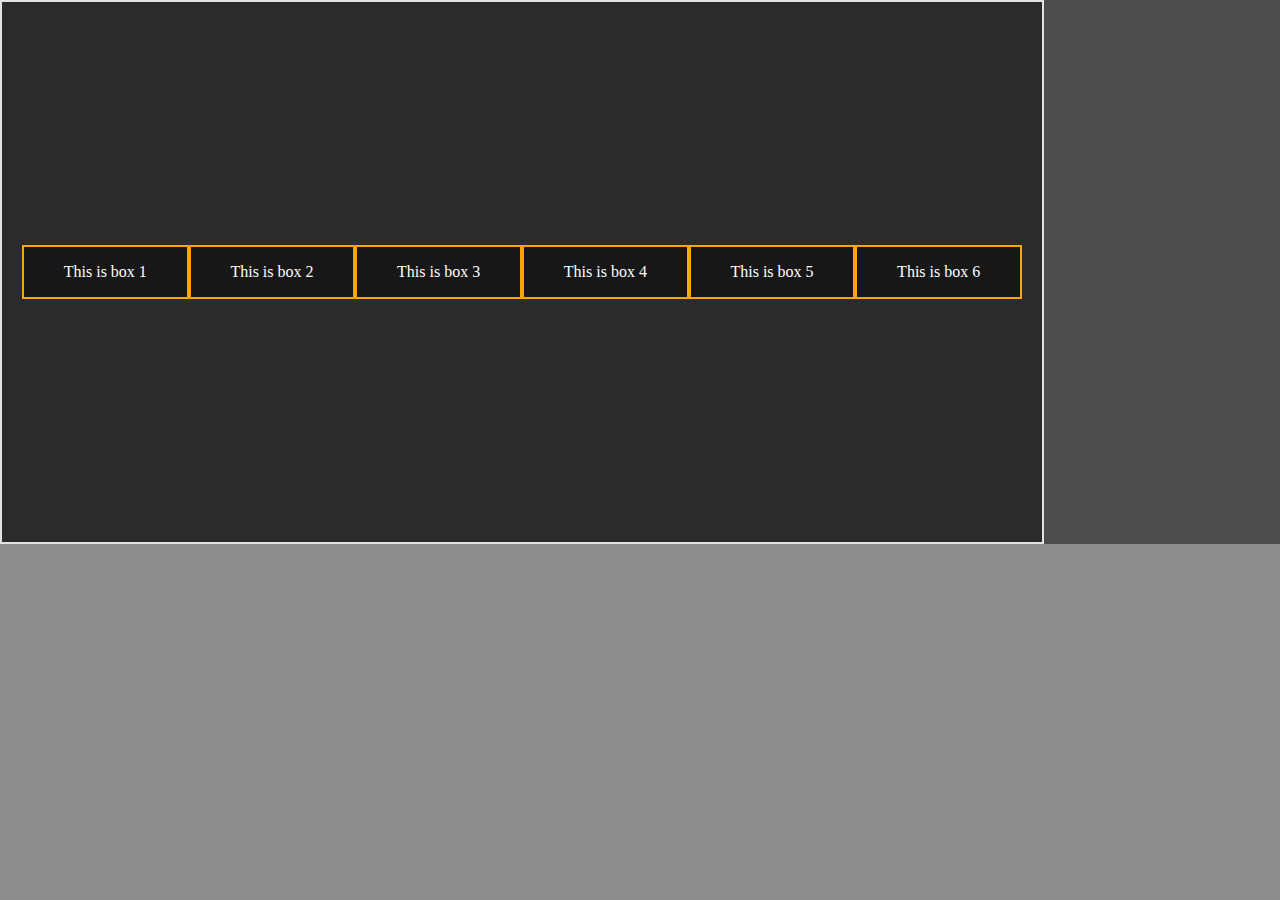
==== index.html @ 898e26c6 "Use of Flexbox" ====
<!DOCTYPE html>
<html lang="en">
<head>
    <meta charset="UTF-8">
    <meta name="viewport" content="width=device-width, initial-scale=1.0">
    <title>Flexbox</title>
    <link rel="stylesheet" href="style.css">
</head>
<body>
    <div class="container">
        <div class="box">This is box 1</div>
        <div class="box">This is box 2</div>
        <div class="box">This is box 3</div>
        <div class="box">This is box 4</div>
        <div class="box">This is box 5</div>
        <div class="box">This is box 6</div>
    </div>
</body>
</html>
---- style.css ----
*{
    padding: 0;
    margin: 0;
    background-color: rgba(0, 0, 0, 0.447);
}
.container{
    border: 2px solid rgba(255, 255, 255, 0.864);
    padding: 20px;
    width: 1000px;
    height: 500px;
    display: flex;
    align-items: center;
    justify-content: center;
}
.box{
    width: 200px;
    height: 50px;
    border: 2px solid orange;
    color: white;
    margin: 10px 0px;
    display: flex;
    align-items: center;
    justify-content: center;


}
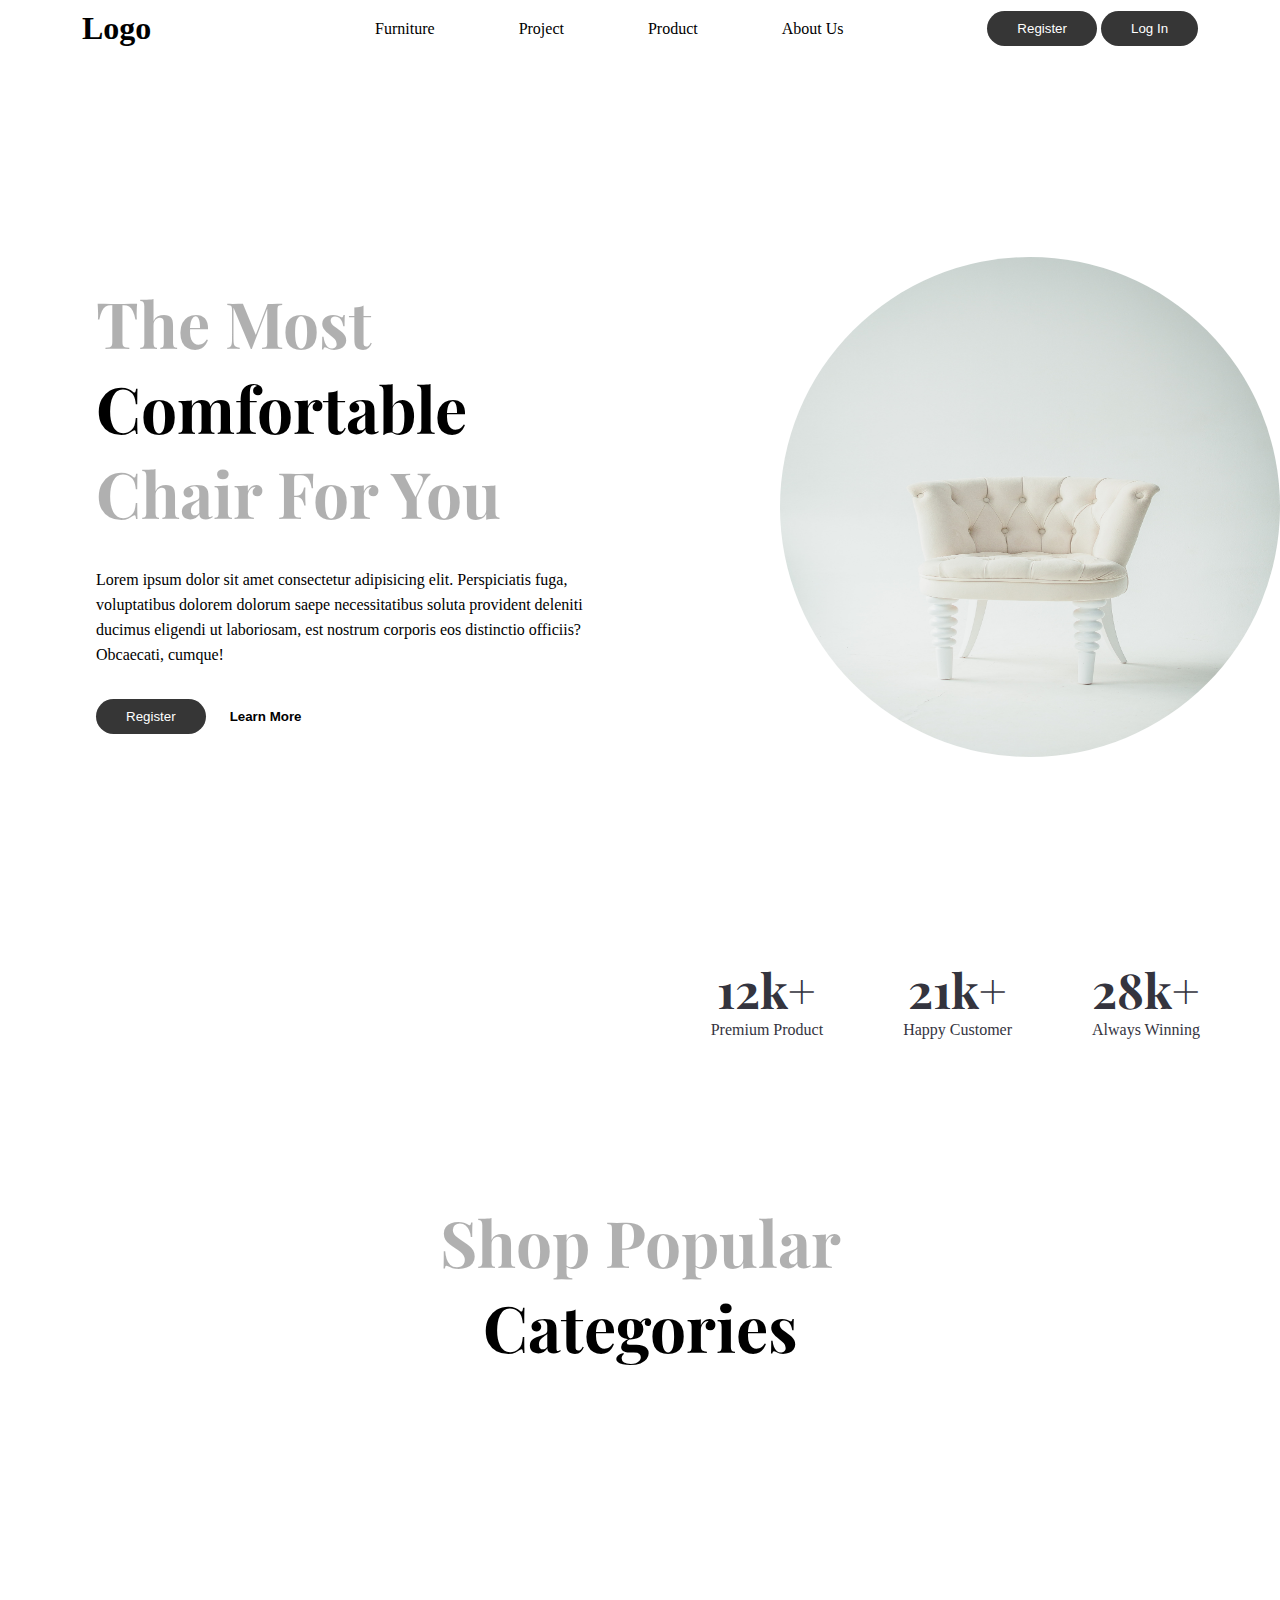
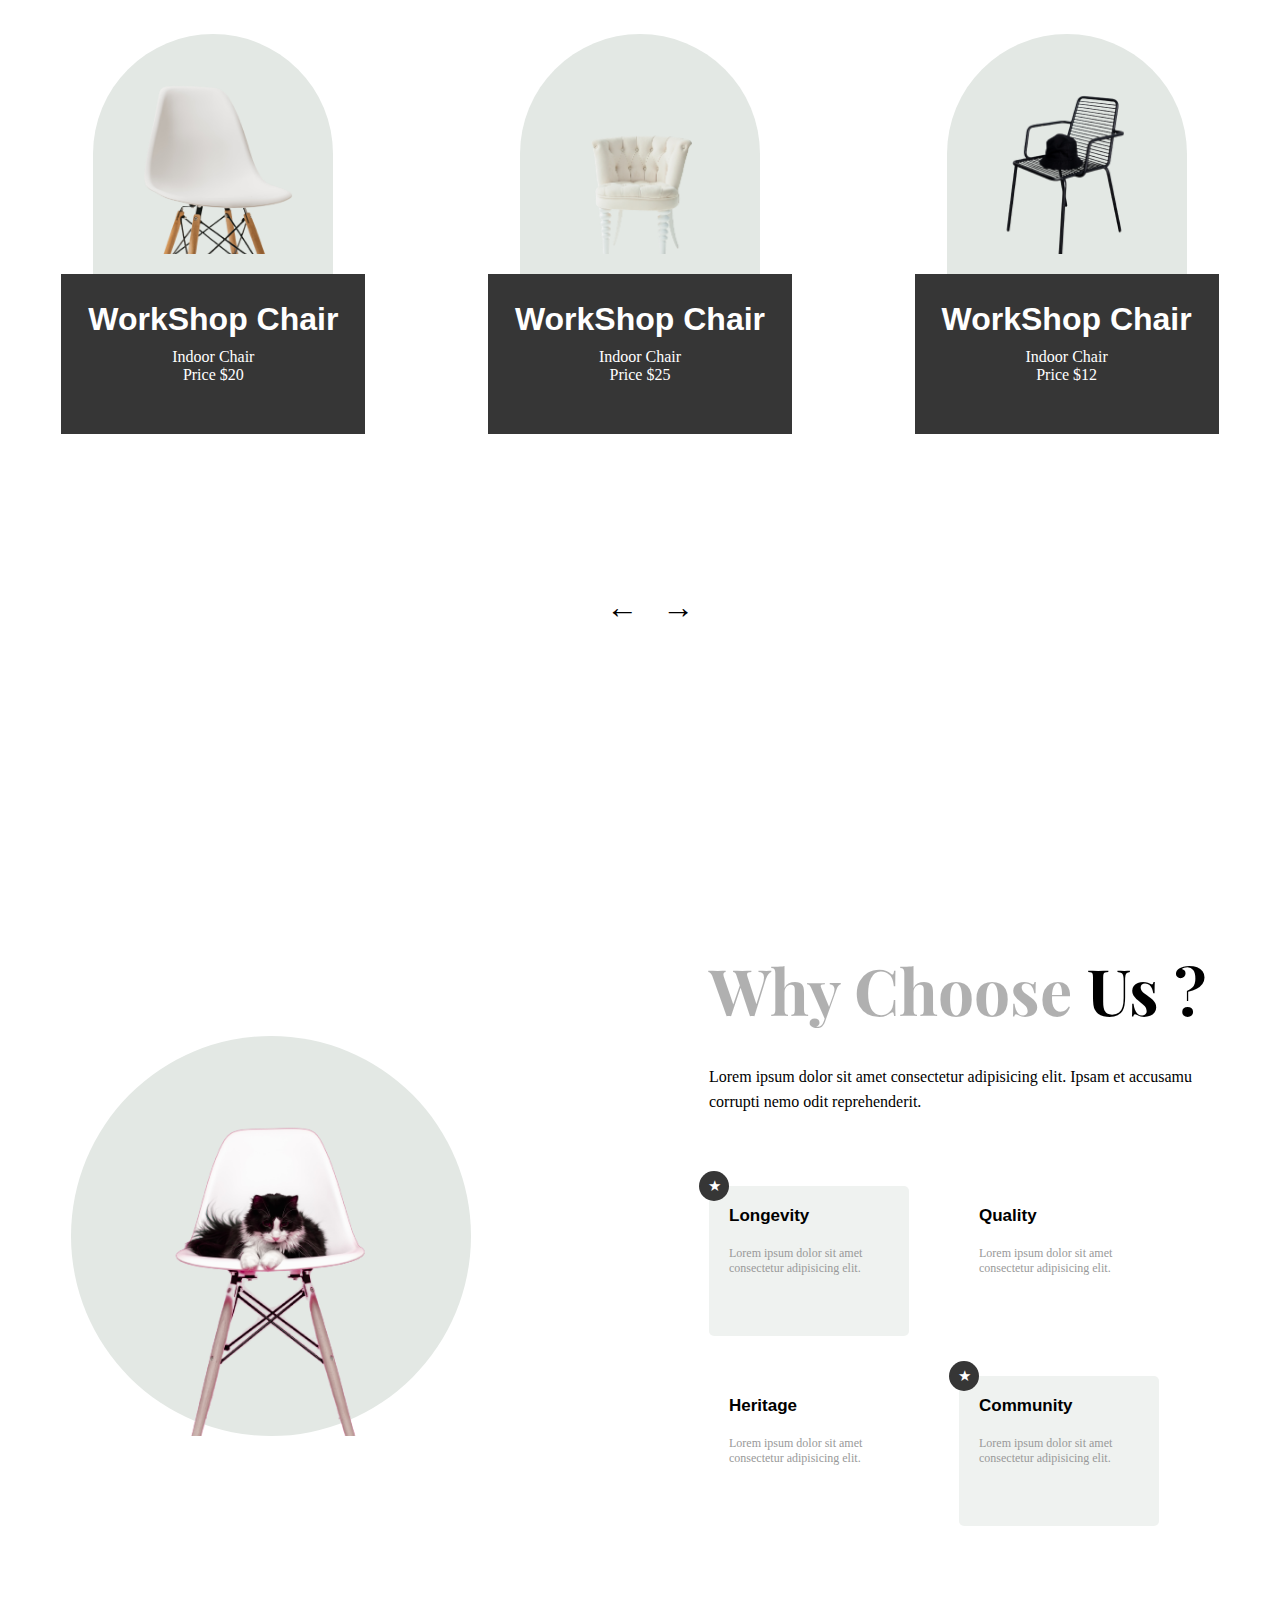
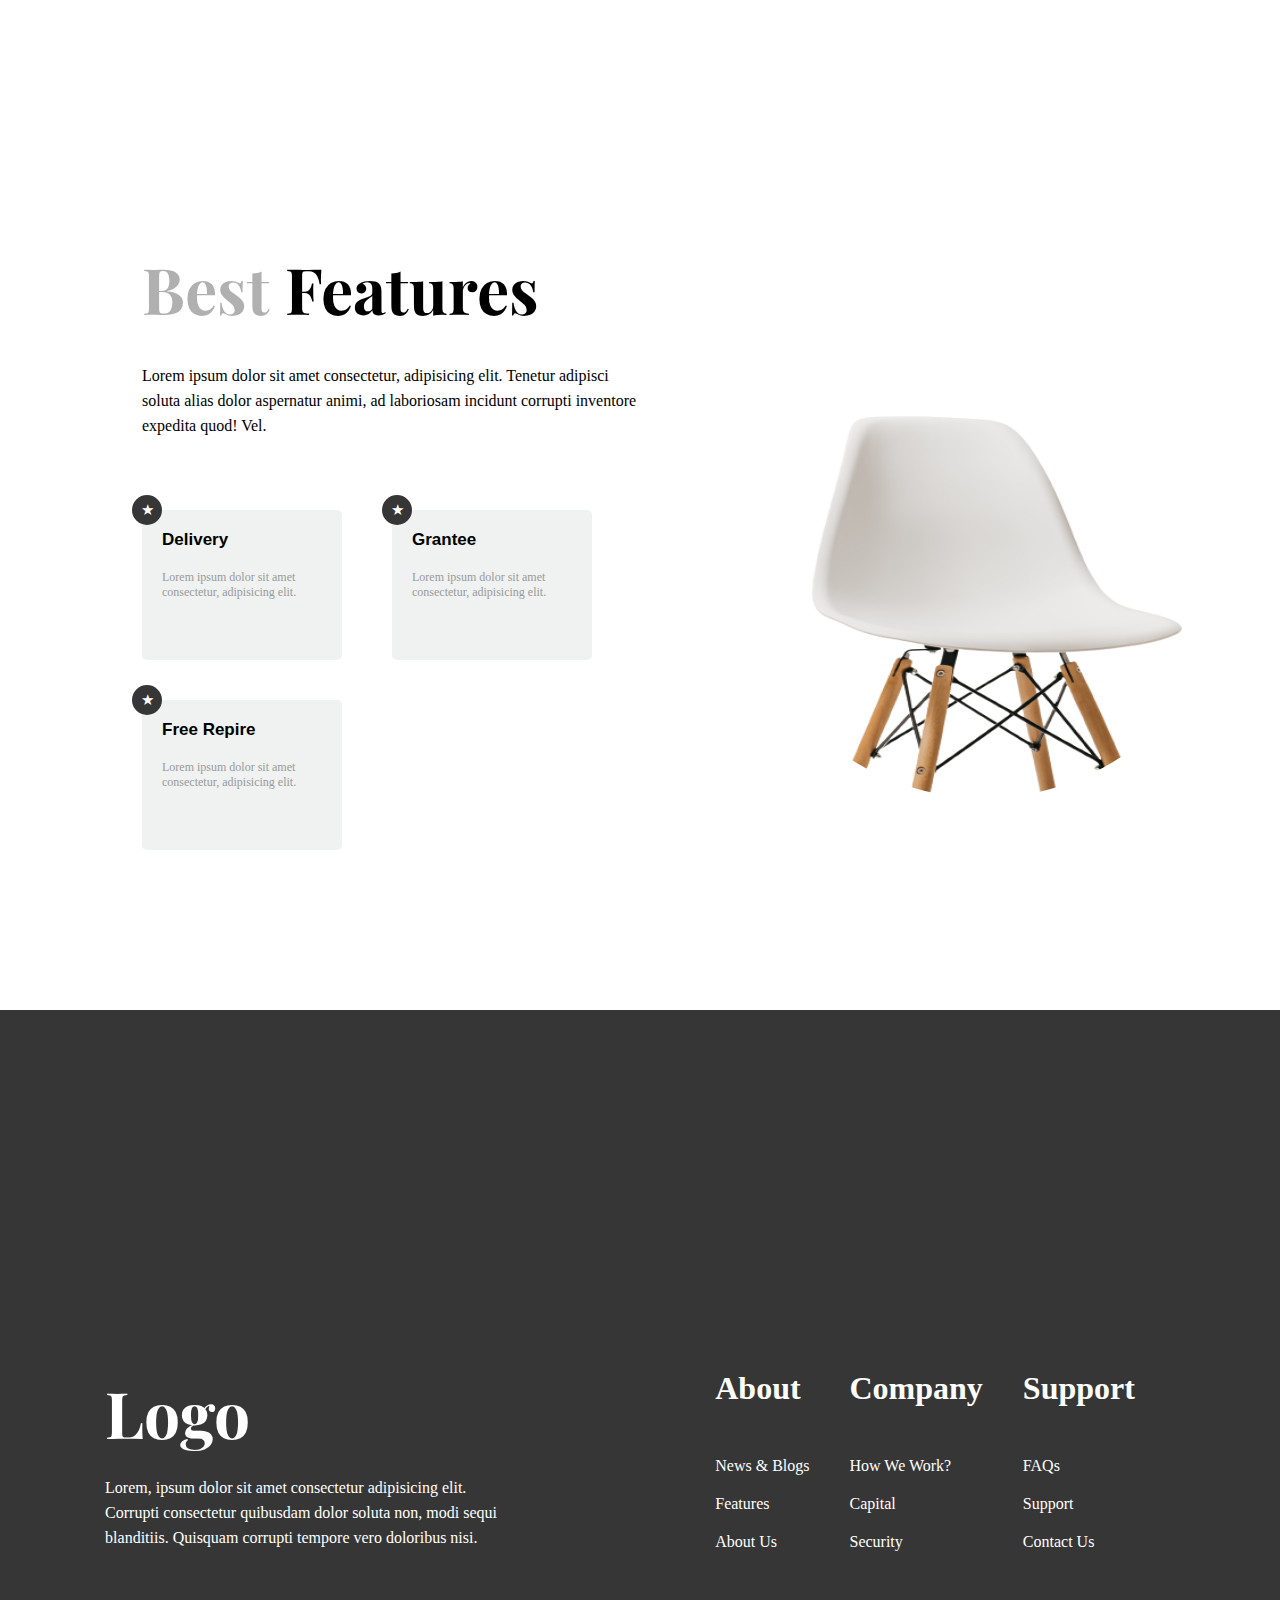
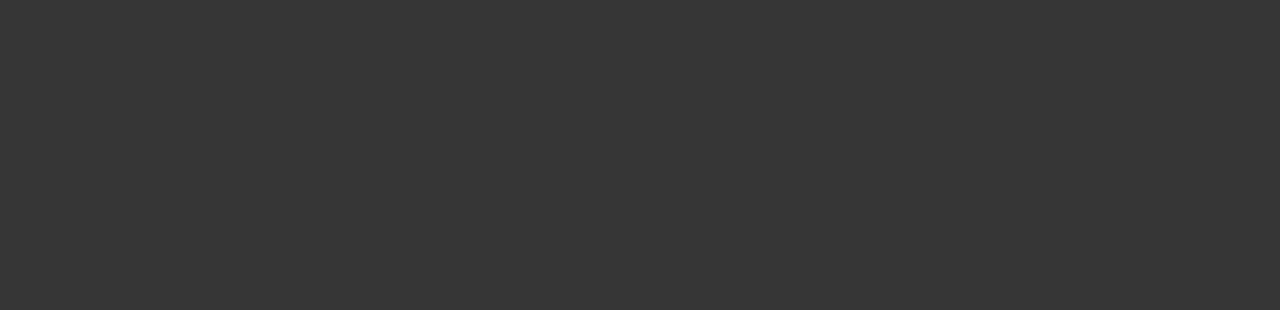
==== commit d919f093: "Chair project" ====
--- a/index.html
+++ b/index.html
@@ -1,19 +1,247 @@
-<!DOCTYPE html>
-<html lang="en">
-<head>
-    <meta charset="UTF-8">
-    <meta name="viewport" content="width=device-width, initial-scale=1.0">
-    <title>Flexbox</title>
-    <link rel="stylesheet" href="style.css">
-</head>
-<body>
-    <div class="container">
-        <div class="box">This is box 1</div>
-        <div class="box">This is box 2</div>
-        <div class="box">This is box 3</div>
-        <div class="box">This is box 4</div>
-        <div class="box">This is box 5</div>
-        <div class="box">This is box 6</div>
-    </div>
-</body>
+<!DOCTYPE html>
+<html lang="en">
+
+<head>
+    <meta charset="UTF-8">
+    <meta name="viewport" content="width=device-width, initial-scale=1.0">
+    <title>Chairs</title>
+    <link rel="stylesheet" href="style.css">
+</head>
+
+<body>
+    <!-- Navigation Section Starts -->
+    <nav class="nav">
+        <div class="logo">
+            <h1>Logo</h1>
+        </div>
+        <ul>
+            <li><a href="#">Furniture</a></li>
+            <li><a href="#">Project</a></li>
+            <li><a href="#">Product</a></li>
+            <li><a href="#">About Us</a></li>
+        </ul>
+        <div class="btn">
+            <button class="btn-fill">Register</button>
+            <button class="btn-fill">Log In</button>
+        </div>
+
+    </nav>
+    <!-- Navigation Section Ends -->
+
+
+    <!-- Header Section Starts -->
+    <header>
+        <div class="content-container">
+            <h1 class="main-headings">
+                The Most <br>
+                <span>Comfortable</span><br>
+                Chair For You
+            </h1>
+            <p class="primary-headings">
+                Lorem ipsum dolor sit amet consectetur adipisicing elit. Perspiciatis fuga, voluptatibus dolorem dolorum
+                saepe necessitatibus soluta provident deleniti ducimus eligendi ut laboriosam, est nostrum corporis eos
+                distinctio officiis? Obcaecati, cumque!
+            </p>
+            <div class="btns-container">
+                <button class="btn-fill">Register</button>
+                <button class="btn-outline">Learn More</button>
+            </div>
+        </div>
+        <div class="img-container">
+            <img src="images/chair2.jpg" alt="">
+        </div>
+    </header>
+    <!-- Header Section Ends -->
+
+
+    <!-- Popularity Section Starts  -->
+
+    <section class="popularity">
+        <div class="popularity-one">
+            <h1>12k+</h1>
+            <p>Premium Product</p>
+        </div>
+        <div class="popularity-two">
+            <h1>21k+</h1>
+            <p>Happy Customer</p>
+        </div>
+        <div class="popularity-three">
+            <h1>28k+</h1>
+            <p>Always Winning</p>
+        </div>
+    </section>
+
+    <!-- Popularity Section Ends  -->
+
+    <!-- Product Section starts  -->
+    <section class="products-container">
+        <h1 class="products-heading main-headings">
+            Shop Popular <br>
+            <span>Categories</span>
+        </h1>
+        <div class="products">
+            <div class="product">
+                <div class="product-img-layer">
+                    <div class="img img-one"></div>
+                </div>
+                <div class="product-content">
+                    <h1 class="product-name">WorkShop Chair</h1>
+                    <p class="product-quality">Indoor Chair</p>
+                    <p class="product-quality">Price $20</p>
+                </div>
+            </div>
+            <div class="product">
+                <div class="product-img-layer">
+                    <div class="img img-two"></div>
+                </div>
+                <div class="product-content">
+                    <h1 class="product-name">WorkShop Chair</h1>
+                    <p class="product-quality">Indoor Chair</p>
+                    <p class="product-quality">Price $25</p>
+                </div>
+            </div>
+            <div class="product">
+                <div class="product-img-layer">
+                    <div class="img img-three"></div>
+                </div>
+                <div class="product-content">
+                    <h1 class="product-name">WorkShop Chair</h1>
+                    <p class="product-quality">Indoor Chair</p>
+                    <p class="product-quality">Price $12</p>
+                </div>
+            </div>
+        </div>
+        <div class="b-container">
+            <button>&leftarrow;</button>
+            <button>&rightarrow;</button>
+        </div>
+    </section>
+    <!-- Product Section ends  -->
+
+    <!-- Why Us Section Starts  -->
+    <section class="why-us">
+        <div class="section-img-container">
+            <div class="img-layer">
+                <div class="img"></div>
+            </div>
+        </div>
+        <div class="content-container">
+            <h1 class="main-headings">
+                Why Choose
+                <span>Us ?</span>
+            </h1>
+            <p class="primary-headings">
+                Lorem ipsum dolor sit amet consectetur adipisicing elit.
+                Ipsam et accusamu corrupti nemo odit reprehenderit.
+            </p>
+            <div class="cards">
+                <div class="card card-fill">
+                    <div class="star">&#9733;</div>
+                    <h1 class="card-title">Longevity</h1>
+                    <p class="card-info">
+                        Lorem ipsum dolor sit amet consectetur adipisicing elit.
+                    </p>
+                </div>
+                <div class="card">
+                    <h1 class="card-title">Quality</h1>
+                    <p class="card-info">
+                        Lorem ipsum dolor sit amet consectetur adipisicing elit.
+                    </p>
+                </div>
+                <div class="card">
+                    <h1 class="card-title">Heritage</h1>
+                    <p class="card-info">
+                        Lorem ipsum dolor sit amet consectetur adipisicing elit.
+                    </p>
+                </div>
+                <div class="card card-fill">
+                    <div class="star">&#9733;</div>
+                    <h1 class="card-title">Community</h1>
+                    <p class="card-info">
+                        Lorem ipsum dolor sit amet consectetur adipisicing elit.
+                    </p>
+                </div>
+            </div>
+        </div>
+    </section>
+    <!-- Why Us Section ends  -->
+
+
+    <!-- Features Section starts  -->
+    <section class="features">
+        <div class="content-container">
+            <h1 class="main-headings">
+                Best
+                <span>Features</span>
+            </h1>
+            <p class="primary-headings">
+                Lorem ipsum dolor sit amet consectetur, adipisicing elit.
+                Tenetur adipisci soluta alias dolor aspernatur
+                animi, ad laboriosam incidunt corrupti inventore expedita quod! Vel.
+            </p>
+            <div class="cards">
+                <div class="card card-fill">
+                    <div class="star">&#9733;</div>
+                    <h1>Delivery</h1>
+                    <p>
+                        Lorem ipsum dolor sit amet consectetur, adipisicing elit.
+                    </p>
+                </div>
+                <div class="card card-fill">
+                    <div class="star">&#9733;</div>
+                    <h1>Grantee</h1>
+                    <p>
+                        Lorem ipsum dolor sit amet consectetur, adipisicing elit.
+                    </p>
+                </div>
+                <div class="card card-fill">
+                    <div class="star">&#9733;</div>
+                    <h1>Free Repire</h1>
+                    <p>
+                        Lorem ipsum dolor sit amet consectetur, adipisicing elit.
+                    </p>
+                </div>
+            </div>
+        </div>
+        <div class="img-container d-none">
+            <img src="images/chair1.png" alt="">
+        </div>
+    </section>
+    <!-- Features Section ends  -->
+
+    <!-- Footer Section Starts  -->
+    <footer>
+        <div class="logo-container">
+            <h1>Logo</h1>
+            <p>
+                Lorem, ipsum dolor sit amet consectetur adipisicing elit.
+                Corrupti consectetur quibusdam dolor soluta
+                non, modi sequi blanditiis. Quisquam corrupti
+                tempore vero doloribus nisi.
+            </p>
+        </div>
+        <div class="about-company">
+            <div class="container">
+                <h1>About</h1>
+                <p>News & Blogs</p>
+                <p>Features</p>
+                <p>About Us</p>
+            </div>
+            <div class="container">
+                <h1>Company</h1>
+                <p>How We Work?</p>
+                <p>Capital</p>
+                <p>Security</p>
+            </div>
+            <div class="container">
+                <h1>Support</h1>
+                <p>FAQs</p>
+                <p>Support</p>
+                <p>Contact Us</p>
+            </div>
+        </div>
+    </footer>
+    <!-- Footer Section Ends -->
+</body>
+
 </html>--- a/style.css
+++ b/style.css
@@ -1,26 +1,334 @@
-*{
-    padding: 0;
-    margin: 0;
-    background-color: rgba(0, 0, 0, 0.447);
-}
-.container{
-    border: 2px solid rgba(255, 255, 255, 0.864);
-    padding: 20px;
-    width: 1000px;
-    height: 500px;
-    display: flex;
-    align-items: center;
-    justify-content: center;
-}
-.box{
-    width: 200px;
-    height: 50px;
-    border: 2px solid orange;
-    color: white;
-    margin: 10px 0px;
-    display: flex;
-    align-items: center;
-    justify-content: center;
-
-
+@import url('https://fonts.googleapis.com/css2?family=Playfair+Display:ital,wght@0,400..900;1,400..900&family=Roboto:ital,wght@0,100;0,300;0,400;0,500;0,700;0,900;1,100;1,300;1,400;1,500;1,700;1,900&display=swap');
+
+*{
+    margin: 0;
+    padding: 0;
+    box-sizing: border-box;
+}
+body{
+    background:#fff;
+}
+:root{
+    --main-color:#e3e8e4;
+    --primary-color:#363636;
+    --main-font:"Playfair Display", sans-serif;
+    --seconday-font:"Roboto", sans-serif;
+}
+.nav{
+    display: flex;
+    justify-content: space-around;
+    align-items: center;
+    text-align: center;
+    font-family: serif;
+    padding: 10px;
+}
+ul li{
+    display: inline;
+    list-style: none;
+}
+ul li a{
+    text-decoration: none;
+    color: #000;
+    margin-left: 5rem;
+}
+ul li a:hover{
+    border-bottom: 2px solid var(--primary-color);
+    padding-bottom: 5px;
+}
+.btn-fill{
+    padding: 10px 30px;
+    background: var(--primary-color);
+    border: none;
+    border-radius: 100px;
+    color: #fff;
+    cursor: pointer;
+}
+.btn-outline{
+    background: transparent;
+    border: none;
+    margin-left: 20px;
+    font-weight: bold;
+    cursor: pointer;
+}
+
+/* header section starts  */
+
+header{
+    display: flex;
+    height: 100vh;
+    flex-wrap: wrap;
+    justify-content: space-between;
+    align-items: center;
+}
+.content-container{
+    margin-left: 6rem;
+}
+.main-headings{
+    font-size: 4rem;
+    font-family: var(--main-font);
+    color: #0000004f;
+    margin-bottom: 2rem;
+}
+.main-headings span{
+    color: #000;
+}
+.primary-headings{
+    max-width: 500px;
+    font-family: serif;
+    line-height: 25px;
+    margin-bottom: 2rem;
+}
+
+.img-container,.img-container img{
+    width: 500px;
+    height: 500px;
+    border-radius: 100%;
+}
+
+
+/* Header Section ends  */
+
+
+/* Popularity Section Starts */
+.popularity{
+    display: flex;
+    align-items: center;
+    justify-content: flex-end;
+    /* height: 100vh; */
+}
+.popularity div{
+    margin-right: 5rem;
+}
+.popularity div h1{
+    font-size: 3rem;
+    text-align: center;
+    color: #34343e;
+    font-family: var(--main-font);
+}
+.popularity div p{
+    color: #34343e;
+    font-family: serif;
+}
+/* Popularity Section Ends */
+
+/* Product Section Starts */
+/* .products-container{
+    height: 100vh;
+} */
+.products-heading{
+    text-align: center;
+    margin: 10rem auto 5rem auto;
+    font-size: 4rem;
+    color: #0000004f;
+
+}
+.products{
+    display: flex;
+    align-items: center;
+    justify-content: space-around;
+    flex-wrap: wrap;
+    height: 80vh;
+}
+.product{
+    display: flex;
+    align-items: center;
+    justify-content: center;
+    flex-direction: column;
+    flex-wrap: wrap;
+    margin-top: 50px;
+}
+.product .product-img-layer{
+    background: var(--main-color);
+    padding: 20px;
+    border-top-left-radius: 200px;
+    border-top-right-radius: 200px;
+}
+.product .product-img-layer .img{
+    width: 200px;
+    height: 200px;
+}
+.product .product-img-layer .img-one{
+    background: url(images/chair1.png);
+    background-position: center;
+    background-size: cover;
+}
+.product .product-img-layer .img-two{
+    background: url(images/chair3.png);
+    background-position: center;
+    background-size: cover;
+}
+.product .product-img-layer .img-three{
+    background: url(images/chair4.png);
+    background-position: center;
+    background-size: cover;
+}
+.product-content{
+    background: var(--primary-color);
+    padding: 27px;
+    padding-bottom: 50px;
+    text-align: center;
+    color: #fff;
+}
+.product-content .product-name{
+    font-family: sans-serif;
+    margin-bottom: 10px;
+}
+
+.b-container{
+    text-align: center;   
+}
+.b-container button{
+    border: none;
+    background: transparent;
+    font-size: 2rem;
+    cursor: pointer;
+    margin: 0 auto;
+    margin-left: 20px;
+    margin-top: 20px;
+}
+/* Product Section Ends */
+
+
+/* Why Choose Us Section Starts */
+.why-us{
+    display: flex;
+    align-items: center;
+    justify-content: space-around;
+    flex-wrap: wrap;
+    margin-top: 10rem;
+    height: 100vh;
+}
+.why-us .img-layer{
+    width: 400px;
+    height: 400px;
+    background: var(--main-color);
+    border-radius: 100%;
+}
+.why-us .img-layer .img{
+    background: url(images/chair5.png);
+    width: 400px;
+    height: 400px;
+    background-size: cover;
+    background-position: center;
+}
+.cards{
+    display: grid;
+    grid-template-columns: 2fr 2fr;
+}
+.card{
+    width: 200px;
+    height: 150px;
+    padding: 20px;
+    margin-top: 40px;
+    border-radius: 5px;
+}
+.card.card-fill{
+    background: #e3e8e490;
+    position: relative;
+}
+.card-fill .star{
+    width: 10px;
+    height: 10px;
+    padding: 15px;
+    border-radius: 100%;
+    background: var(--primary-color);
+    position: absolute;
+    top: -15px;
+    left: -10px;
+    display: flex;
+    align-items: center;
+    justify-content: center;
+    font-size: 15px;
+    color: #fff;
+}
+.card h1{
+    color: #000;
+    font-family: sans-serif;
+    font-size: 17px;
+}
+.card p{
+    color: #999;
+    font-family: serif;
+    font-size: 12px;
+    margin-top: 20px;
+}
+/* Why Choose Us Section Ends */
+
+/* Features Section Starts  */
+.features{
+    margin-top: 10rem;
+    display: flex;
+    flex-wrap: wrap;
+    justify-content: space-around;
+    align-items: center;
+}
+/* Features Section Ends  */
+
+/* Footer Styling Starts */
+footer{
+    background: var(--primary-color);
+    margin-top: 10rem;
+    display: flex;
+    align-items: center;
+    justify-content: space-around;
+    flex-wrap: wrap;
+    height: 100vh;
+    color: #fff;
+}
+footer .logo-container h1{
+    font-size: 4rem;
+    font-family: var(--main-font);
+    margin-bottom: 20px;
+}
+footer .logo-container p{
+    max-width: 400px;
+    font-family: serif;
+    line-height: 25px;
+}
+footer .about-company{
+    display: flex;
+    align-items: center;
+    justify-content: center;
+    flex-wrap: wrap;
+}
+footer .about-company .container{
+    margin-right: 40px;
+    margin-top: 20px;
+}
+.about-company .container h1{
+    margin-bottom: 50px;
+}
+.about-company .container p{
+    margin-bottom: 20px;
+    font-family: serif;
+}
+/* Footer Styling ends */
+
+
+/* Responsive */
+
+@media only screen and (max-width:1150px) {
+    .img-container{
+        width: 340px;
+        height: 340px;
+    }
+    .d-none{
+        display: none;
+    }
+}
+@media only screen and (max-width:768px) {
+    header{
+        height: 120vh;
+        text-align: center;
+        justify-content: center;
+    }
+    header .content-container{
+        margin-bottom: 6rem;
+        margin-top: 4rem;
+        margin-left: 0;
+    }
+    .popularity{
+        margin-top: 22rem;
+        text-align: center;
+    }
 }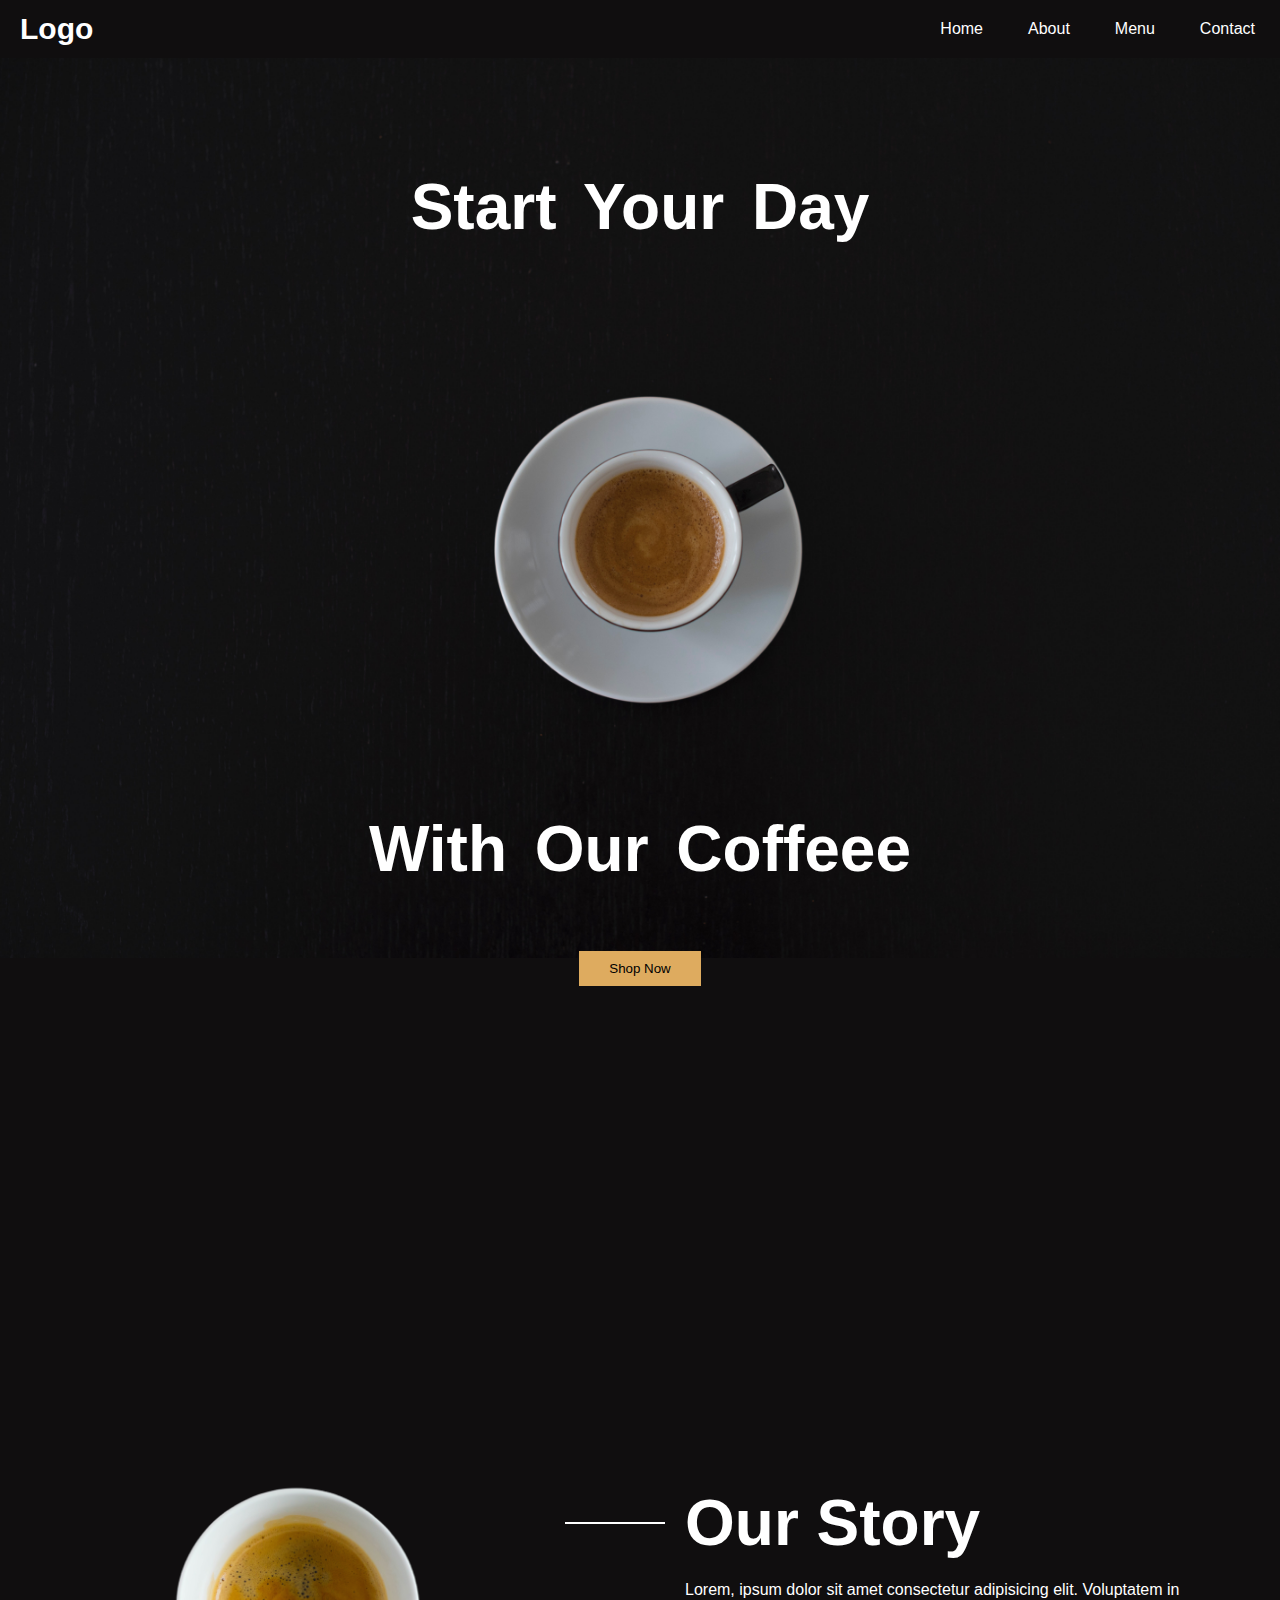
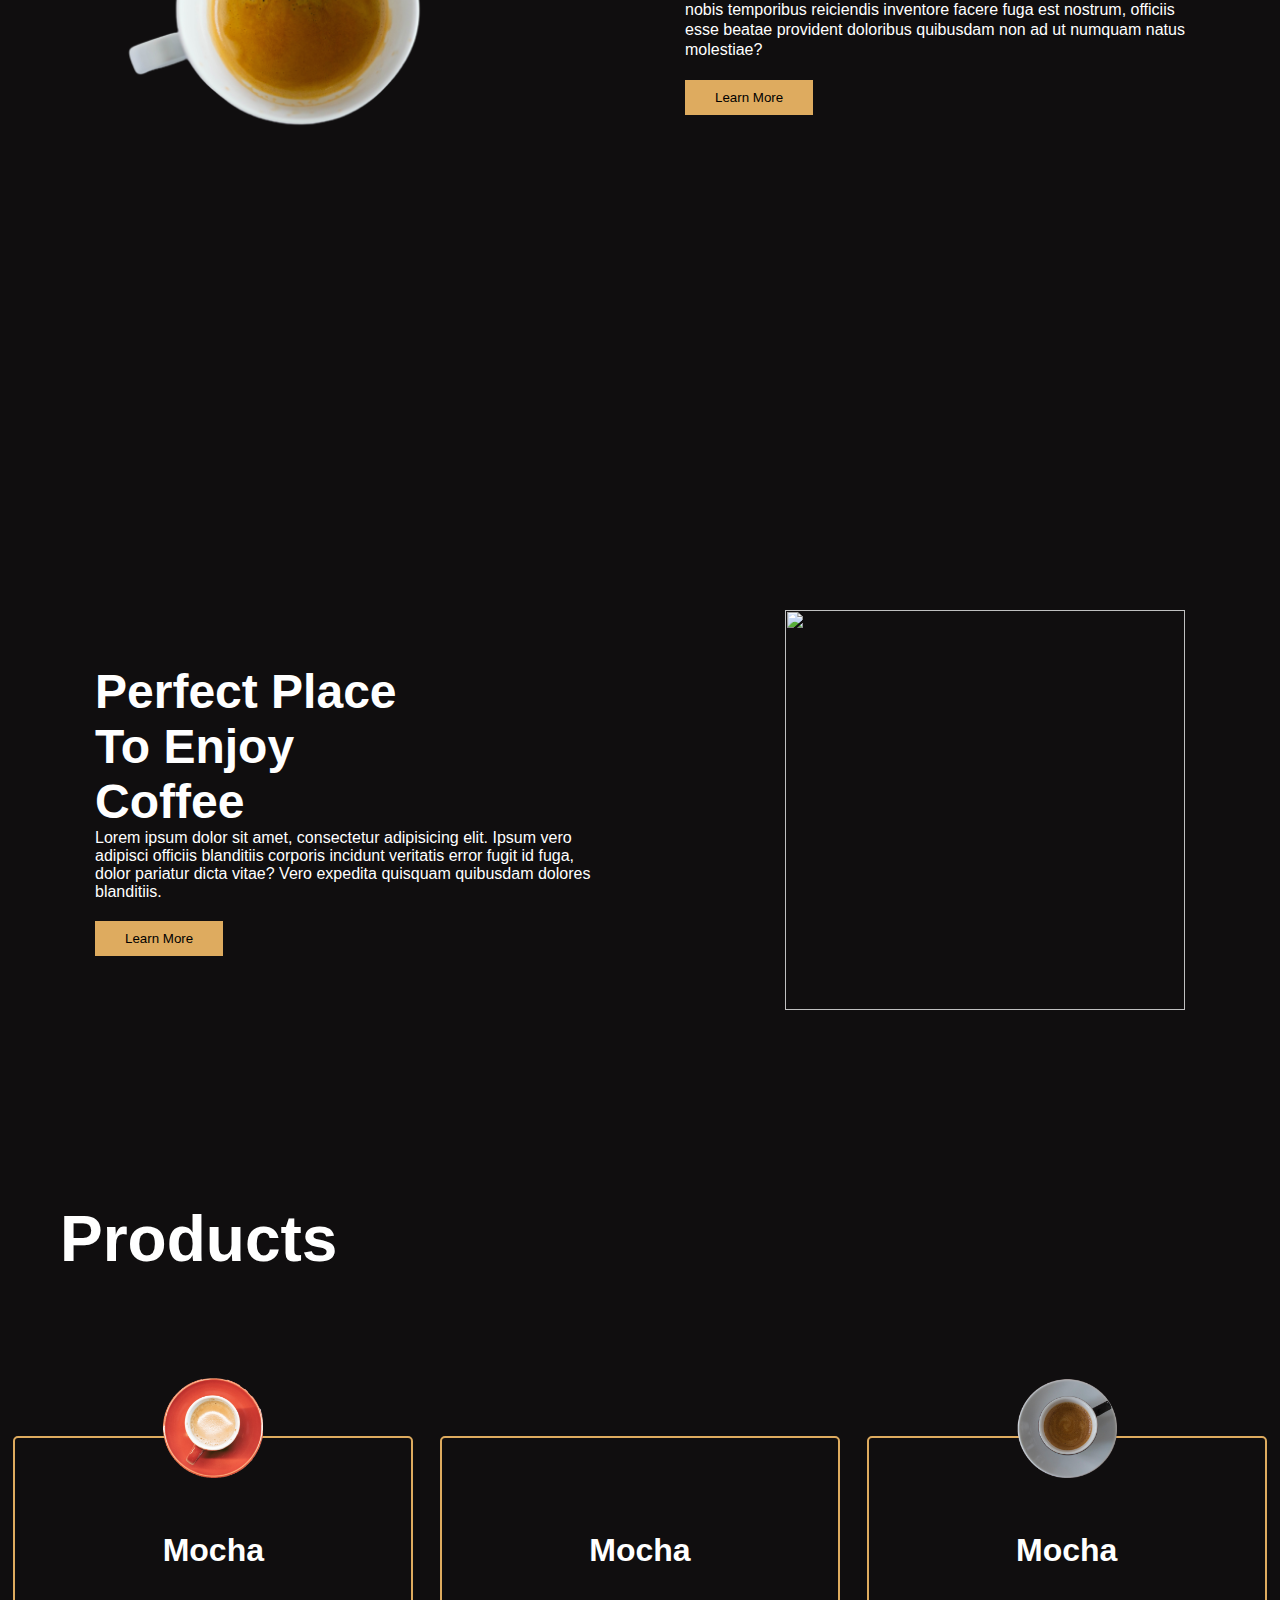
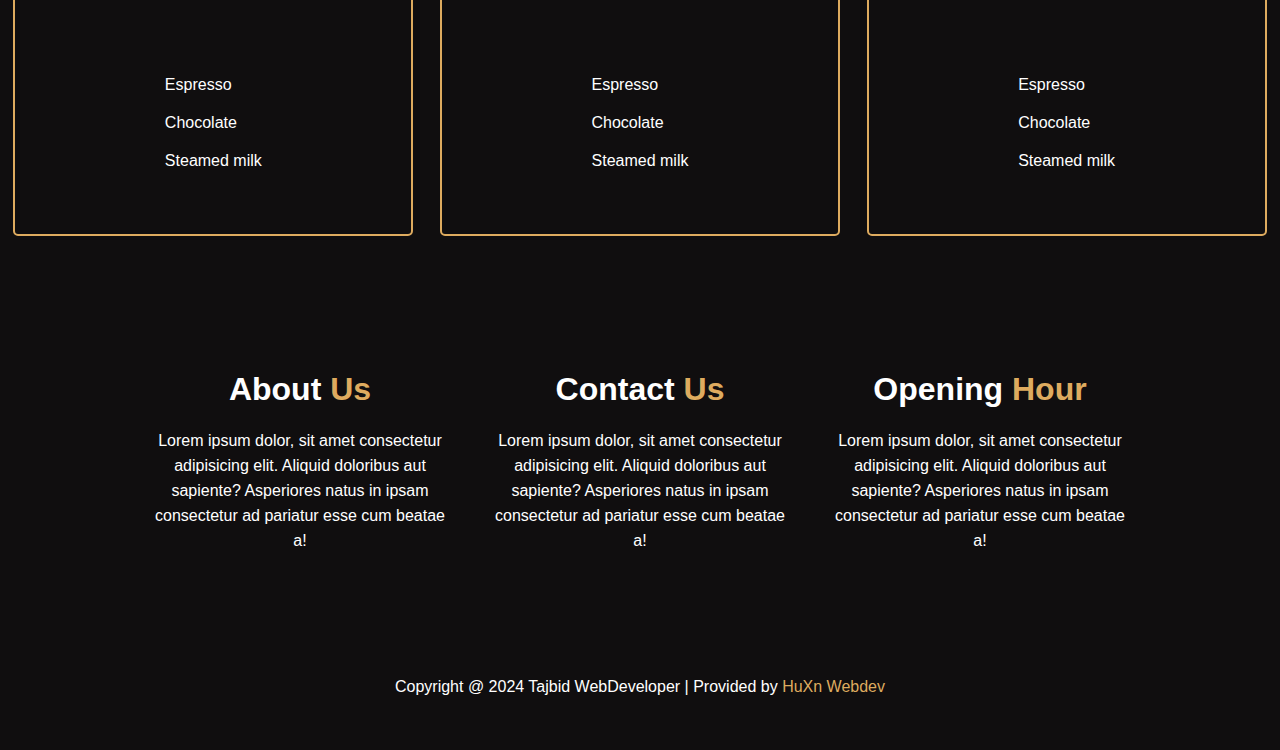
==== commit c43b13f9: "Coffee Project" ====
--- a/index.html
+++ b/index.html
@@ -1,247 +1,140 @@
-<!DOCTYPE html>
 <html lang="en">
 
 <head>
     <meta charset="UTF-8">
     <meta name="viewport" content="width=device-width, initial-scale=1.0">
-    <title>Chairs</title>
+    <title>Coffee Project</title>
     <link rel="stylesheet" href="style.css">
 </head>
 
 <body>
-    <!-- Navigation Section Starts -->
-    <nav class="nav">
-        <div class="logo">
-            <h1>Logo</h1>
+    <nav class="nav-container">
+        <h1 class="logo">Logo</h1>
+        <ul>
+            <li><a href="#">Home</a></li>
+            <li><a href="#">About</a></li>
+            <li><a href="#">Menu</a></li>
+            <li><a href="#">Contact</a></li>
+        </ul>
+    </nav>
+
+
+    <header class="header">
+        <h1 class="main-heading">Start Your Day</h1>
+        <h1 class="primary-heading">With Our Coffeee</h1>
+        <button class="main-btn">Shop Now</button>
+    </header>
+
+
+    <section id="our-story">
+        <div class="image-container">
+            <div class="img"></div>
         </div>
-        <ul>
-            <li><a href="#">Furniture</a></li>
-            <li><a href="#">Project</a></li>
-            <li><a href="#">Product</a></li>
-            <li><a href="#">About Us</a></li>
-        </ul>
-        <div class="btn">
-            <button class="btn-fill">Register</button>
-            <button class="btn-fill">Log In</button>
+        <div class="section-container">
+            <div class="title-style">
+                <span class="line"></span>
+                <h1 class="title">Our Story</h1>
+            </div>
+            <p>Lorem, ipsum dolor sit amet consectetur adipisicing elit. Voluptatem in nobis temporibus reiciendis
+                inventore facere fuga est nostrum, officiis esse beatae provident doloribus quibusdam non ad ut numquam
+                natus molestiae?
+            </p>
+            <button>Learn More</button>
         </div>
 
-    </nav>
-    <!-- Navigation Section Ends -->
+    </section>
 
 
-    <!-- Header Section Starts -->
-    <header>
-        <div class="content-container">
-            <h1 class="main-headings">
-                The Most <br>
-                <span>Comfortable</span><br>
-                Chair For You
-            </h1>
-            <p class="primary-headings">
-                Lorem ipsum dolor sit amet consectetur adipisicing elit. Perspiciatis fuga, voluptatibus dolorem dolorum
-                saepe necessitatibus soluta provident deleniti ducimus eligendi ut laboriosam, est nostrum corporis eos
-                distinctio officiis? Obcaecati, cumque!
-            </p>
-            <div class="btns-container">
-                <button class="btn-fill">Register</button>
-                <button class="btn-outline">Learn More</button>
+    <section class="coffee-container">
+        <div class="content-section">
+            <div class="title-style">
+                <h1 class="title-two">
+                    Perfect Place <br>
+                    To Enjoy <br>
+                    Coffee
+                </h1>
             </div>
+            <p>Lorem ipsum dolor sit amet, consectetur adipisicing elit. Ipsum vero adipisci officiis blanditiis
+                corporis incidunt veritatis error fugit id fuga, dolor pariatur dicta vitae? Vero expedita quisquam
+                quibusdam dolores blanditiis.</p>
+            <button>Learn More</button>
         </div>
-        <div class="img-container">
-            <img src="images/chair2.jpg" alt="">
-        </div>
-    </header>
-    <!-- Header Section Ends -->
+        <section class="img-container">
+            <img src="images/2.png" alt="">
+        </section>
+    </section>
 
 
-    <!-- Popularity Section Starts  -->
-
-    <section class="popularity">
-        <div class="popularity-one">
-            <h1>12k+</h1>
-            <p>Premium Product</p>
-        </div>
-        <div class="popularity-two">
-            <h1>21k+</h1>
-            <p>Happy Customer</p>
-        </div>
-        <div class="popularity-three">
-            <h1>28k+</h1>
-            <p>Always Winning</p>
-        </div>
+    <section class="products">
+        <h1 class="title title-three">Products</h1>
+        <section class="cards">
+            <div class="card">
+                <div class="card-img img-one"></div>
+                <div class="card-title">
+                    <h1>Mocha</h1>
+                </div>
+                <div class="items">
+                    <p>Espresso</p>
+                    <p>Chocolate</p>
+                    <p>Steamed milk</p>
+                </div>
+            </div>
+            <div class="card">
+                <div class="card-img img-two"></div>
+                <div class="card-title">
+                    <h1>Mocha</h1>
+                </div>
+                <div class="items">
+                    <p>Espresso</p>
+                    <p>Chocolate</p>
+                    <p>Steamed milk</p>
+                </div>
+            </div>
+            <div class="card">
+                <div class="card-img img-three"></div>
+                <div class="card-title">
+                    <h1>Mocha</h1>
+                </div>
+                <div class="items">
+                    <p>Espresso</p>
+                    <p>Chocolate</p>
+                    <p>Steamed milk</p>
+                </div>
+            </div>
+        </section>
     </section>
 
-    <!-- Popularity Section Ends  -->
 
-    <!-- Product Section starts  -->
-    <section class="products-container">
-        <h1 class="products-heading main-headings">
-            Shop Popular <br>
-            <span>Categories</span>
-        </h1>
-        <div class="products">
-            <div class="product">
-                <div class="product-img-layer">
-                    <div class="img img-one"></div>
-                </div>
-                <div class="product-content">
-                    <h1 class="product-name">WorkShop Chair</h1>
-                    <p class="product-quality">Indoor Chair</p>
-                    <p class="product-quality">Price $20</p>
-                </div>
-            </div>
-            <div class="product">
-                <div class="product-img-layer">
-                    <div class="img img-two"></div>
-                </div>
-                <div class="product-content">
-                    <h1 class="product-name">WorkShop Chair</h1>
-                    <p class="product-quality">Indoor Chair</p>
-                    <p class="product-quality">Price $25</p>
-                </div>
-            </div>
-            <div class="product">
-                <div class="product-img-layer">
-                    <div class="img img-three"></div>
-                </div>
-                <div class="product-content">
-                    <h1 class="product-name">WorkShop Chair</h1>
-                    <p class="product-quality">Indoor Chair</p>
-                    <p class="product-quality">Price $12</p>
-                </div>
-            </div>
+    <footer>
+        <div class="container">
+            <h1 class="heading-info">
+                About
+                <span>Us</span>
+            </h1>
+            <p>Lorem ipsum dolor, sit amet consectetur adipisicing elit. Aliquid doloribus aut sapiente? Asperiores
+                natus in ipsam consectetur ad pariatur esse cum beatae a!</p>
         </div>
-        <div class="b-container">
-            <button>&leftarrow;</button>
-            <button>&rightarrow;</button>
+        <div class="container">
+            <h1 class="heading-info">
+                Contact
+                <span>Us</span>
+            </h1>
+            <p>Lorem ipsum dolor, sit amet consectetur adipisicing elit. Aliquid doloribus aut sapiente? Asperiores
+                natus in ipsam consectetur ad pariatur esse cum beatae a!</p>
         </div>
-    </section>
-    <!-- Product Section ends  -->
+        <div class="container">
+            <h1 class="heading-info">
+                Opening
+                <span>Hour</span>
+            </h1>
+            <p>Lorem ipsum dolor, sit amet consectetur adipisicing elit. Aliquid doloribus aut sapiente? Asperiores
+                natus in ipsam consectetur ad pariatur esse cum beatae a!</p>
+        </div>
 
-    <!-- Why Us Section Starts  -->
-    <section class="why-us">
-        <div class="section-img-container">
-            <div class="img-layer">
-                <div class="img"></div>
-            </div>
-        </div>
-        <div class="content-container">
-            <h1 class="main-headings">
-                Why Choose
-                <span>Us ?</span>
-            </h1>
-            <p class="primary-headings">
-                Lorem ipsum dolor sit amet consectetur adipisicing elit.
-                Ipsam et accusamu corrupti nemo odit reprehenderit.
-            </p>
-            <div class="cards">
-                <div class="card card-fill">
-                    <div class="star">&#9733;</div>
-                    <h1 class="card-title">Longevity</h1>
-                    <p class="card-info">
-                        Lorem ipsum dolor sit amet consectetur adipisicing elit.
-                    </p>
-                </div>
-                <div class="card">
-                    <h1 class="card-title">Quality</h1>
-                    <p class="card-info">
-                        Lorem ipsum dolor sit amet consectetur adipisicing elit.
-                    </p>
-                </div>
-                <div class="card">
-                    <h1 class="card-title">Heritage</h1>
-                    <p class="card-info">
-                        Lorem ipsum dolor sit amet consectetur adipisicing elit.
-                    </p>
-                </div>
-                <div class="card card-fill">
-                    <div class="star">&#9733;</div>
-                    <h1 class="card-title">Community</h1>
-                    <p class="card-info">
-                        Lorem ipsum dolor sit amet consectetur adipisicing elit.
-                    </p>
-                </div>
-            </div>
-        </div>
-    </section>
-    <!-- Why Us Section ends  -->
-
-
-    <!-- Features Section starts  -->
-    <section class="features">
-        <div class="content-container">
-            <h1 class="main-headings">
-                Best
-                <span>Features</span>
-            </h1>
-            <p class="primary-headings">
-                Lorem ipsum dolor sit amet consectetur, adipisicing elit.
-                Tenetur adipisci soluta alias dolor aspernatur
-                animi, ad laboriosam incidunt corrupti inventore expedita quod! Vel.
-            </p>
-            <div class="cards">
-                <div class="card card-fill">
-                    <div class="star">&#9733;</div>
-                    <h1>Delivery</h1>
-                    <p>
-                        Lorem ipsum dolor sit amet consectetur, adipisicing elit.
-                    </p>
-                </div>
-                <div class="card card-fill">
-                    <div class="star">&#9733;</div>
-                    <h1>Grantee</h1>
-                    <p>
-                        Lorem ipsum dolor sit amet consectetur, adipisicing elit.
-                    </p>
-                </div>
-                <div class="card card-fill">
-                    <div class="star">&#9733;</div>
-                    <h1>Free Repire</h1>
-                    <p>
-                        Lorem ipsum dolor sit amet consectetur, adipisicing elit.
-                    </p>
-                </div>
-            </div>
-        </div>
-        <div class="img-container d-none">
-            <img src="images/chair1.png" alt="">
-        </div>
-    </section>
-    <!-- Features Section ends  -->
-
-    <!-- Footer Section Starts  -->
-    <footer>
-        <div class="logo-container">
-            <h1>Logo</h1>
-            <p>
-                Lorem, ipsum dolor sit amet consectetur adipisicing elit.
-                Corrupti consectetur quibusdam dolor soluta
-                non, modi sequi blanditiis. Quisquam corrupti
-                tempore vero doloribus nisi.
-            </p>
-        </div>
-        <div class="about-company">
-            <div class="container">
-                <h1>About</h1>
-                <p>News & Blogs</p>
-                <p>Features</p>
-                <p>About Us</p>
-            </div>
-            <div class="container">
-                <h1>Company</h1>
-                <p>How We Work?</p>
-                <p>Capital</p>
-                <p>Security</p>
-            </div>
-            <div class="container">
-                <h1>Support</h1>
-                <p>FAQs</p>
-                <p>Support</p>
-                <p>Contact Us</p>
-            </div>
-        </div>
+        <p class="para">
+            Copyright @ 2024 Tajbid WebDeveloper | Provided by <span>HuXn Webdev</span>
+        </p>
     </footer>
-    <!-- Footer Section Ends -->
 </body>
 
 </html>--- a/style.css
+++ b/style.css
@@ -1,334 +1,263 @@
-@import url('https://fonts.googleapis.com/css2?family=Playfair+Display:ital,wght@0,400..900;1,400..900&family=Roboto:ital,wght@0,100;0,300;0,400;0,500;0,700;0,900;1,100;1,300;1,400;1,500;1,700;1,900&display=swap');
-
 *{
+    padding: 0;
     margin: 0;
-    padding: 0;
     box-sizing: border-box;
-}
+    font-family: 'Segoe UI', Tahoma, Geneva, Verdana, sans-serif;
+}
+:root{
+    --main-color:#deab5f;
+    --primary-color: #312e2e;
+}
+/* Utility Classes */
+button{
+    padding: 10px 30px;
+    background: var(--main-color);
+    border: none;
+    cursor: pointer;
+}
+
 body{
-    background:#fff;
-}
-:root{
-    --main-color:#e3e8e4;
-    --primary-color:#363636;
-    --main-font:"Playfair Display", sans-serif;
-    --seconday-font:"Roboto", sans-serif;
-}
-.nav{
-    display: flex;
-    justify-content: space-around;
-    align-items: center;
-    text-align: center;
-    font-family: serif;
-    padding: 10px;
-}
-ul li{
-    display: inline;
+    background: #100e0f;
+    color: #fff;
+}
+.nav-container{
+    display: flex;
+    justify-content: space-between;
+    align-items: center;
+    color: #fff;
+    padding: 0px 20px;
+
+}
+.nav-container .logo{
+    font-size: 30px;
+
+}
+.nav-container ul{
+    display: flex;
+    align-items: center;
+    justify-content: center;
+}
+ul li {
     list-style: none;
+    padding: 20px 5px 20px 40px;
 }
 ul li a{
     text-decoration: none;
-    color: #000;
-    margin-left: 5rem;
+    color: #fff;
+    font-weight: 500;
+    padding-bottom: 5px;
 }
 ul li a:hover{
-    border-bottom: 2px solid var(--primary-color);
-    padding-bottom: 5px;
-}
-.btn-fill{
-    padding: 10px 30px;
-    background: var(--primary-color);
-    border: none;
-    border-radius: 100px;
-    color: #fff;
-    cursor: pointer;
-}
-.btn-outline{
-    background: transparent;
-    border: none;
-    margin-left: 20px;
-    font-weight: bold;
-    cursor: pointer;
-}
-
-/* header section starts  */
-
-header{
-    display: flex;
+    border-bottom: 2px solid var(--main-color);
+}
+
+
+/* Header Starts */
+.header{
+    background: url(images/6.jpg);
+    background-position: center;
+    background-size: cover;
     height: 100vh;
-    flex-wrap: wrap;
-    justify-content: space-between;
-    align-items: center;
-}
-.content-container{
-    margin-left: 6rem;
-}
-.main-headings{
-    font-size: 4rem;
-    font-family: var(--main-font);
-    color: #0000004f;
-    margin-bottom: 2rem;
-}
-.main-headings span{
-    color: #000;
-}
-.primary-headings{
-    max-width: 500px;
-    font-family: serif;
-    line-height: 25px;
-    margin-bottom: 2rem;
-}
-
-.img-container,.img-container img{
-    width: 500px;
-    height: 500px;
-    border-radius: 100%;
-}
-
-
-/* Header Section ends  */
-
-
-/* Popularity Section Starts */
-.popularity{
-    display: flex;
-    align-items: center;
-    justify-content: flex-end;
-    /* height: 100vh; */
-}
-.popularity div{
-    margin-right: 5rem;
-}
-.popularity div h1{
-    font-size: 3rem;
+    display: flex;
+    flex-direction: column;
+    align-items: center;
+    justify-content: center;
+    position: relative;
     text-align: center;
-    color: #34343e;
-    font-family: var(--main-font);
-}
-.popularity div p{
-    color: #34343e;
-    font-family: serif;
-}
-/* Popularity Section Ends */
-
-/* Product Section Starts */
-/* .products-container{
+}
+.header .main-heading{
+    position: absolute;
+    top: 7rem;
+    font-size: 4rem;
+    word-spacing: 10px;
+}
+.header .primary-heading{
+    position: absolute;
+    bottom: 7rem;
+    font-size: 4rem;
+    word-spacing: 10px;
+    margin-bottom: -40px;
+}
+.header .main-btn{
+    position: absolute;
+    bottom: 2rem;
+    margin-top: 20px;
+    transform: translateY(60px);
+}
+
+
+/* Section Starts From here */
+#our-story{
     height: 100vh;
-} */
-.products-heading{
-    text-align: center;
-    margin: 10rem auto 5rem auto;
-    font-size: 4rem;
-    color: #0000004f;
-
-}
-.products{
-    display: flex;
-    align-items: center;
-    justify-content: space-around;
-    flex-wrap: wrap;
-    height: 80vh;
-}
-.product{
-    display: flex;
-    align-items: center;
-    justify-content: center;
-    flex-direction: column;
-    flex-wrap: wrap;
-    margin-top: 50px;
-}
-.product .product-img-layer{
-    background: var(--main-color);
-    padding: 20px;
-    border-top-left-radius: 200px;
-    border-top-right-radius: 200px;
-}
-.product .product-img-layer .img{
-    width: 200px;
-    height: 200px;
-}
-.product .product-img-layer .img-one{
-    background: url(images/chair1.png);
-    background-position: center;
-    background-size: cover;
-}
-.product .product-img-layer .img-two{
-    background: url(images/chair3.png);
-    background-position: center;
-    background-size: cover;
-}
-.product .product-img-layer .img-three{
-    background: url(images/chair4.png);
-    background-position: center;
-    background-size: cover;
-}
-.product-content{
-    background: var(--primary-color);
-    padding: 27px;
-    padding-bottom: 50px;
-    text-align: center;
-    color: #fff;
-}
-.product-content .product-name{
-    font-family: sans-serif;
-    margin-bottom: 10px;
-}
-
-.b-container{
-    text-align: center;   
-}
-.b-container button{
-    border: none;
-    background: transparent;
-    font-size: 2rem;
-    cursor: pointer;
-    margin: 0 auto;
-    margin-left: 20px;
-    margin-top: 20px;
-}
-/* Product Section Ends */
-
-
-/* Why Choose Us Section Starts */
-.why-us{
-    display: flex;
-    align-items: center;
-    justify-content: space-around;
-    flex-wrap: wrap;
-    margin-top: 10rem;
-    height: 100vh;
-}
-.why-us .img-layer{
+    margin-top: 15%;
+    display: flex;
+    flex-wrap: wrap;
+    justify-content: space-around;
+    align-items: center;
+}
+.img{
     width: 400px;
     height: 400px;
-    background: var(--main-color);
-    border-radius: 100%;
-}
-.why-us .img-layer .img{
-    background: url(images/chair5.png);
+    background: url(images/5.png);
+    background-position: center;
+    background-size: cover;
+}
+.title-style{
+    display: flex;
+    align-items: center;
+    /* justify-content: center; */
+}
+
+
+.line{
+    width: 100px;
+    height: 2px;
+    background: #fff;
+    /* margin-top: 60px; */
+    transform: translateX(-120px);
+}
+.title{
+    font-size: 4rem;
+    transform: translateX(-100px);
+}
+
+.section-container p{
+    max-width: 500px;
+    line-height: 20px;
+    margin: 20px 0;
+}
+
+
+.coffee-container{
+    display: flex;
+    flex-wrap: wrap;
+    justify-content: space-around;
+    align-items: center;
+    margin-top: 10rem;
+}
+.img-container img{
     width: 400px;
     height: 400px;
-    background-size: cover;
-    background-position: center;
+}
+.content-section p{
+    max-width: 500px;
+    margin-top: 20xp;
+}
+.title-two{
+    font-size: 3rem;
+    /* transform: translateX(100px); */
+
+}
+.content-section button{
+    margin-top: 20px;
+}
+
+
+.products{
+    margin-top: 15%;
+}
+.title-three{
+    font-size: 4rem;
+    margin: 10rem 0 10rem 10rem;
+
 }
 .cards{
-    display: grid;
-    grid-template-columns: 2fr 2fr;
+    display: flex;
+    flex-wrap: wrap;
+    flex-direction: row;
+    justify-content: space-around;
+    align-items: center;
 }
 .card{
-    width: 200px;
-    height: 150px;
-    padding: 20px;
-    margin-top: 40px;
+    border: 2px solid var(--main-color);
+    padding: 0 20px;
+    width: 400px;
+    height: 400px;
+    display: flex;
+    justify-content: space-around;
+    flex-direction: column;
+    align-items: center;
     border-radius: 5px;
-}
-.card.card-fill{
-    background: #e3e8e490;
     position: relative;
-}
-.card-fill .star{
-    width: 10px;
-    height: 10px;
-    padding: 15px;
-    border-radius: 100%;
-    background: var(--primary-color);
-    position: absolute;
-    top: -15px;
-    left: -10px;
-    display: flex;
-    align-items: center;
+    margin-bottom: 4rem;
+}
+.card-img{
+    width: 100px;
+    height: 100px;
+    position: absolute;
+    top: -60px;
+    /* border: 2px solid var(--main-color); */
+}
+.img-one{
+    background: url(images/1.png);    
+    background-position: center;
+    background-size: cover;
+}
+.img-two{
+    background: url(images/2.png);    
+    background-position: center;
+    background-size: cover;
+}
+.img-three{
+    background: url(images/3.png);    
+    background-position: center;
+    background-size: cover;
+}
+.card-title{
+    margin-top: 50px;
+}
+.cards .items p{
+    margin: 20px 0;
+}
+footer{
+    height: 50vh;
+    display: flex;
+    flex-wrap: wrap;
     justify-content: center;
-    font-size: 15px;
-    color: #fff;
-}
-.card h1{
-    color: #000;
-    font-family: sans-serif;
-    font-size: 17px;
-}
-.card p{
-    color: #999;
-    font-family: serif;
-    font-size: 12px;
-    margin-top: 20px;
-}
-/* Why Choose Us Section Ends */
-
-/* Features Section Starts  */
-.features{
-    margin-top: 10rem;
-    display: flex;
-    flex-wrap: wrap;
-    justify-content: space-around;
-    align-items: center;
-}
-/* Features Section Ends  */
-
-/* Footer Styling Starts */
-footer{
-    background: var(--primary-color);
-    margin-top: 10rem;
-    display: flex;
-    align-items: center;
-    justify-content: space-around;
-    flex-wrap: wrap;
-    height: 100vh;
-    color: #fff;
-}
-footer .logo-container h1{
-    font-size: 4rem;
-    font-family: var(--main-font);
+    align-items: center;
+}
+footer .container{
+    margin: 20px;
+    max-width: 300px;
+    text-align:center ;
+}
+footer .heading-info{
     margin-bottom: 20px;
 }
-footer .logo-container p{
-    max-width: 400px;
-    font-family: serif;
+footer p{
     line-height: 25px;
 }
-footer .about-company{
-    display: flex;
-    align-items: center;
-    justify-content: center;
-    flex-wrap: wrap;
-}
-footer .about-company .container{
-    margin-right: 40px;
-    margin-top: 20px;
-}
-.about-company .container h1{
-    margin-bottom: 50px;
-}
-.about-company .container p{
-    margin-bottom: 20px;
-    font-family: serif;
-}
-/* Footer Styling ends */
-
-
-/* Responsive */
-
-@media only screen and (max-width:1150px) {
-    .img-container{
-        width: 340px;
-        height: 340px;
-    }
-    .d-none{
+footer span{
+    color: var(--main-color);
+}
+@media only screen and (max-width:768px) {
+    .main-heading , .primary-heading{
+        font-size: 2.5rem;
+    }
+    #our-story{
+        text-align: center;
+
+    }
+    #our-story .line{
         display: none;
     }
-}
-@media only screen and (max-width:768px) {
-    header{
-        height: 120vh;
+    .content-section{
         text-align: center;
-        justify-content: center;
-    }
-    header .content-container{
-        margin-bottom: 6rem;
-        margin-top: 4rem;
-        margin-left: 0;
-    }
-    .popularity{
-        margin-top: 22rem;
+    }
+    #our-story .image-container .img{
+        width: 70%;
         text-align: center;
+        margin: 0 auto;
+
+    }
+    .coffee-container .img-container{
+        margin-top: 5rem;
+        width: 50%;
+    }
+    .title{
+        margin: 0 auto;
+    }
+    .title-two{
+        margin: 0 auto;
     }
 }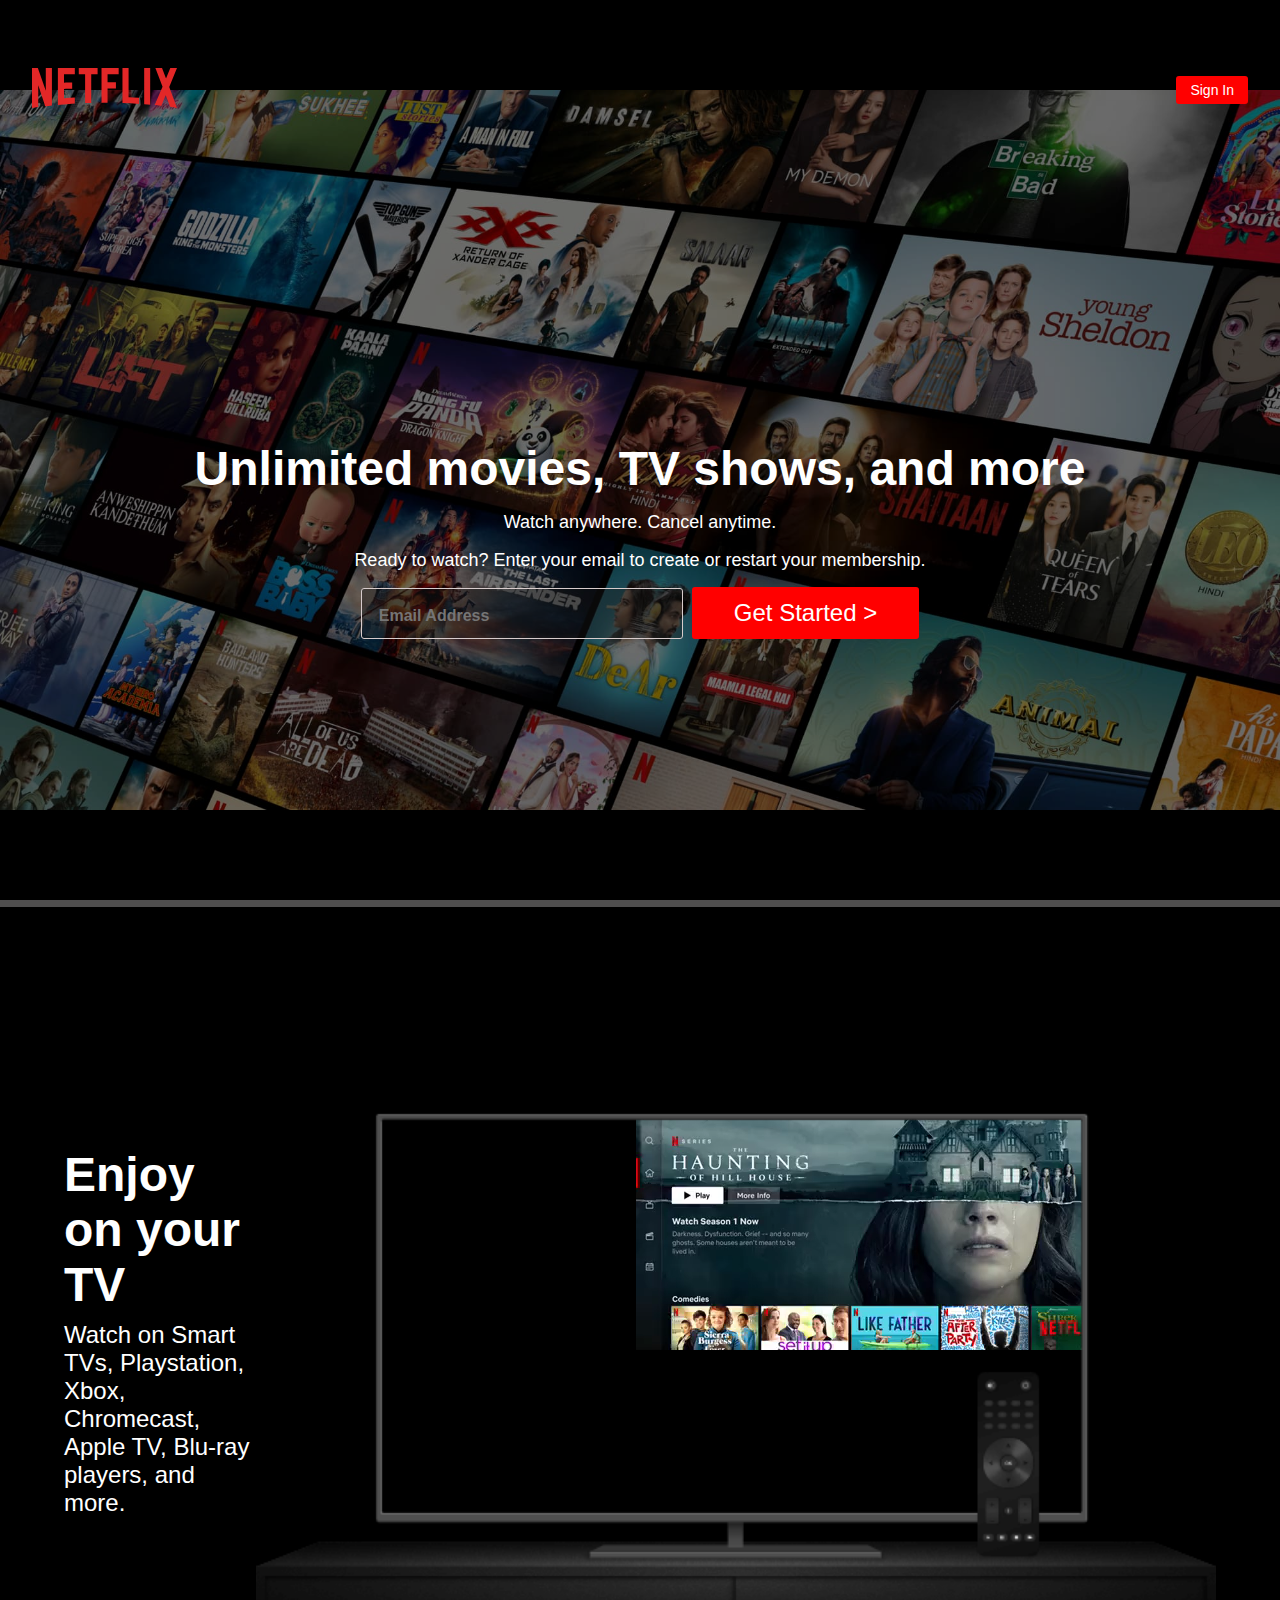
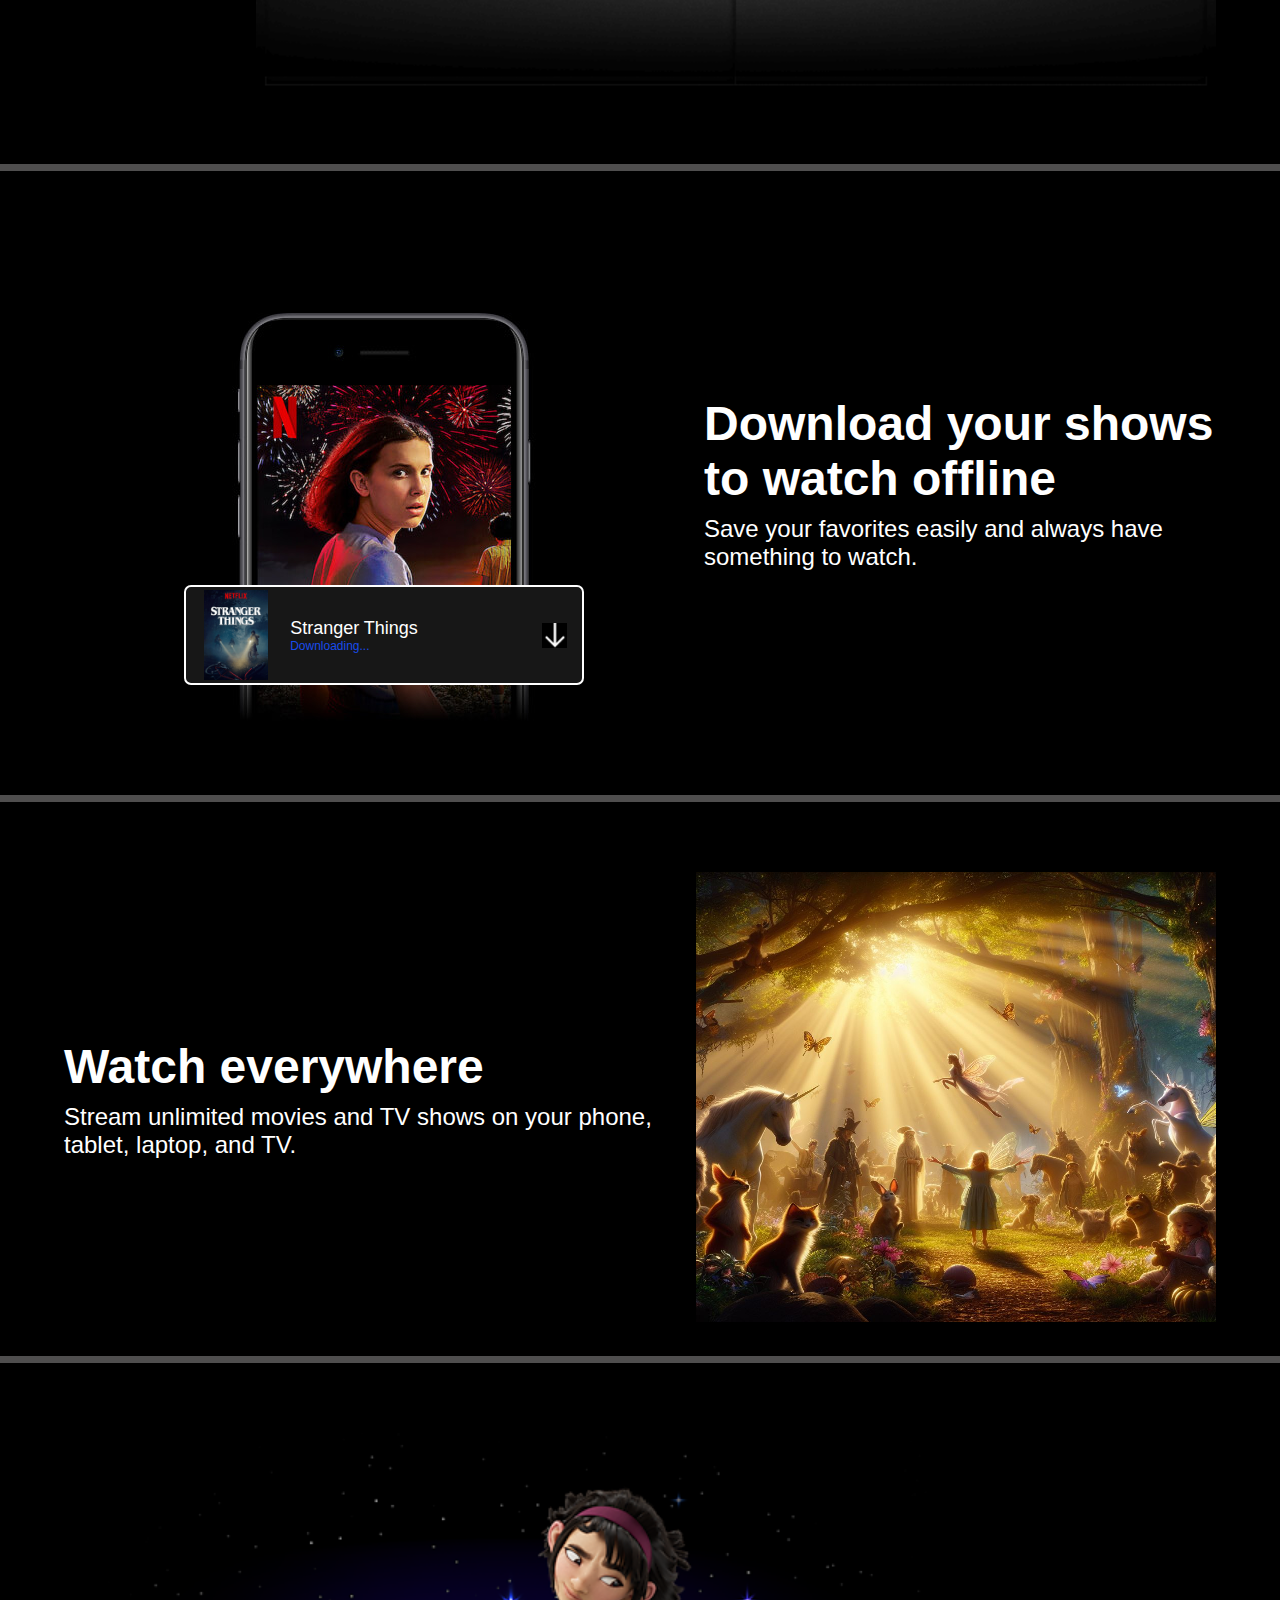
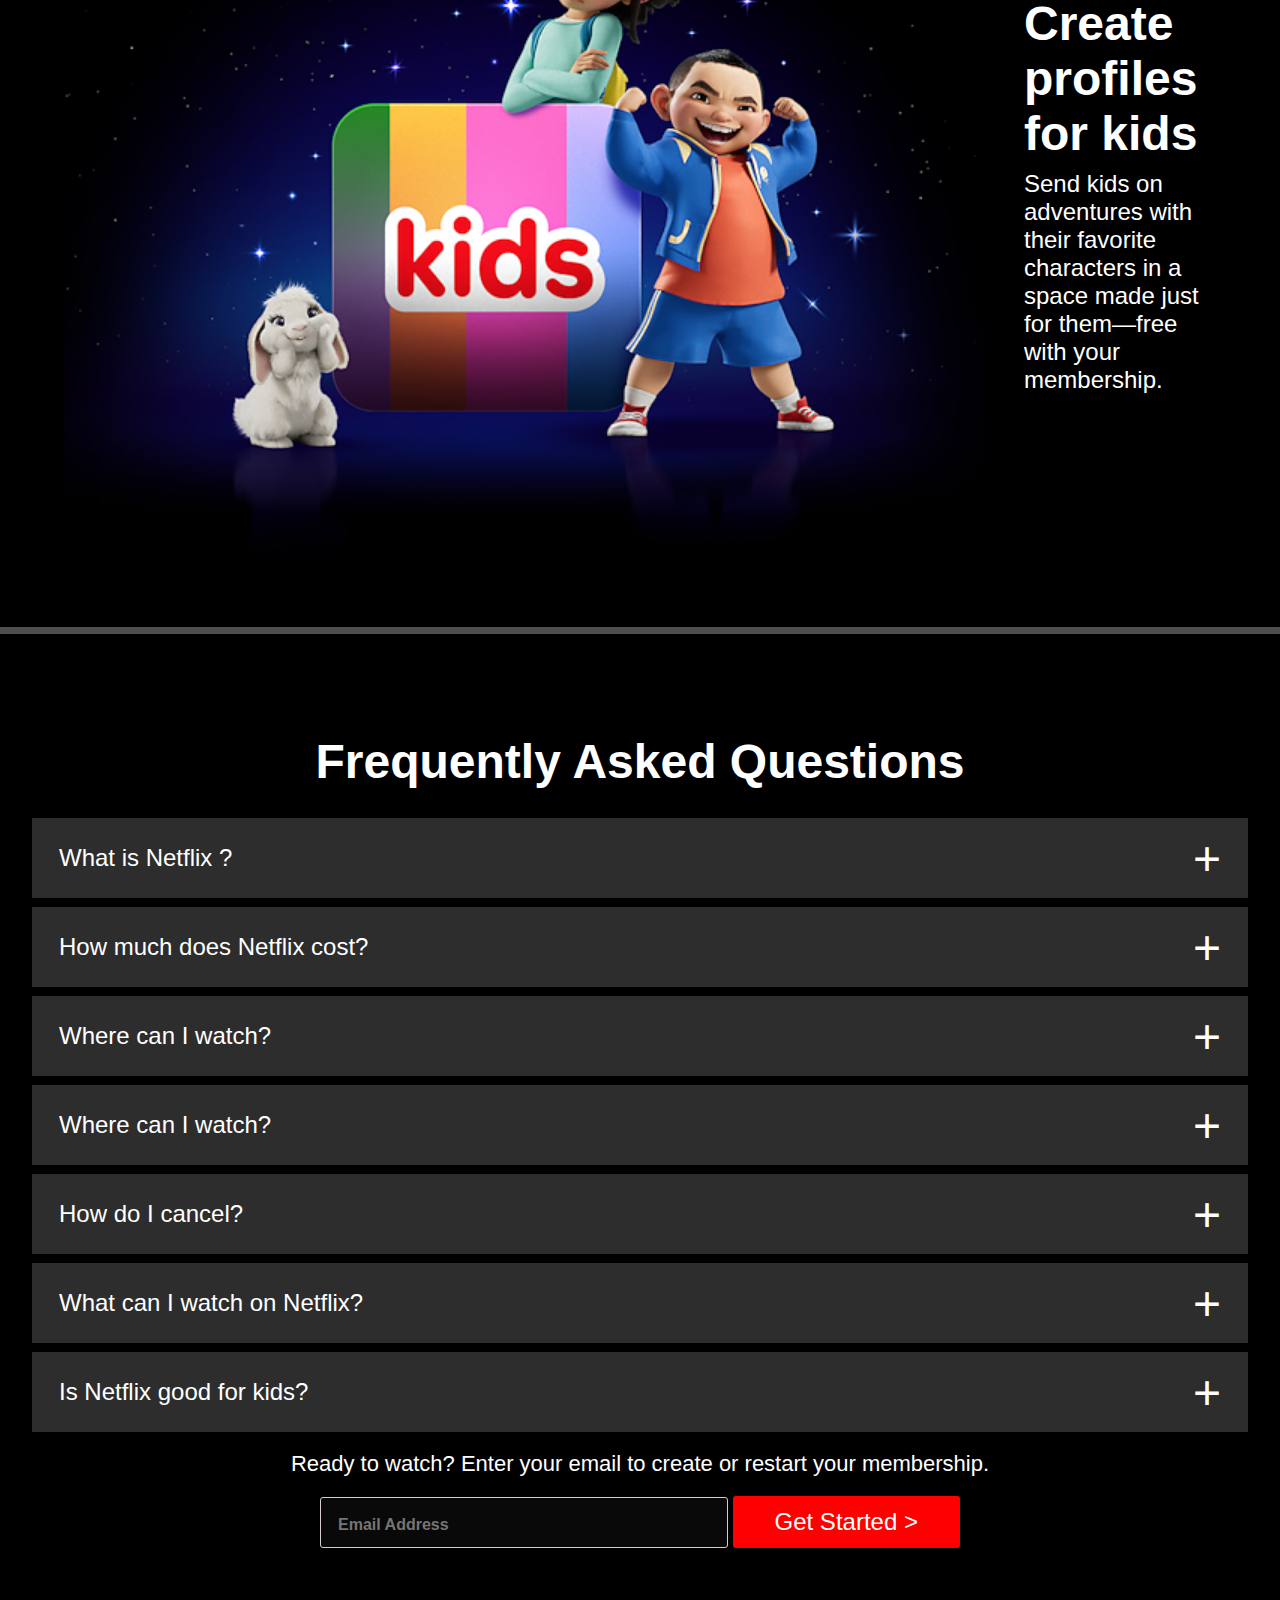
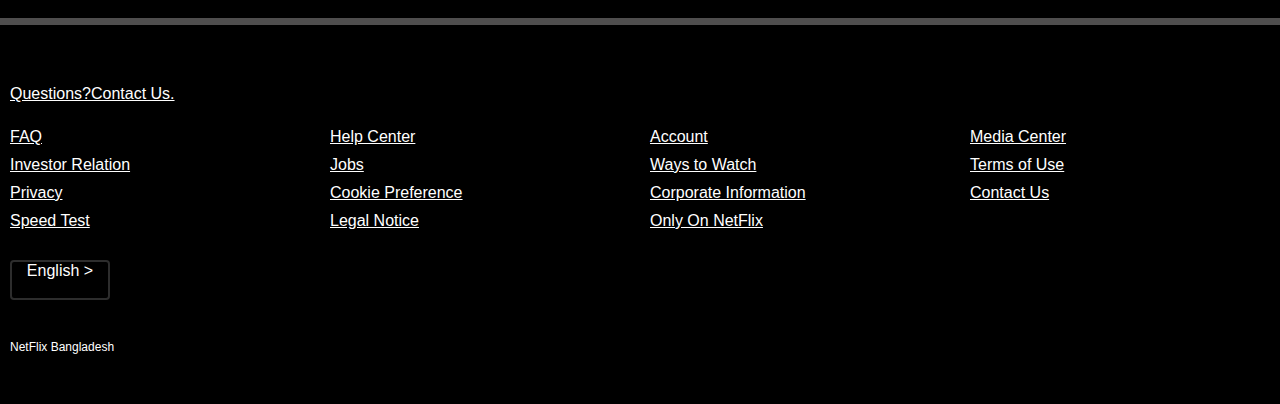
==== commit f0b06da2: "Add files via upload" ====
--- a/index.html
+++ b/index.html
@@ -1,140 +1,142 @@
+<!DOCTYPE html>
 <html lang="en">
-
 <head>
     <meta charset="UTF-8">
     <meta name="viewport" content="width=device-width, initial-scale=1.0">
-    <title>Coffee Project</title>
+    <title>Netflix Bangladesh - Watch TV Shows Online, Watch Movies Online</title>
     <link rel="stylesheet" href="style.css">
 </head>
+<body>
+    <div class="main">
+        <nav >
+            <span><img src="assets/images/logo.svg"></span>
+            <div>
+                <button class="sign-in-btn">Sign In</button>
+            </div>
+        </nav>
+        <div class="box"></div>
+        <div class="hero">
+            <span>Unlimited movies, TV shows, and more</span>
+            <span>Watch anywhere. Cancel anytime.</span>
+            <span>Ready to watch? Enter your email to create or restart your membership.</span>
+            <div class="inp-btn">
+                <input type="text" placeholder="Email Address">
+                <button class="started-btn">Get Started ></button>
+            </div>
+        </div>
+        <div class="seperation"></div>
+    </div>
+    <section class="first">
+        <div class="text-in-first">
+            <div>Enjoy on your TV</div>
+            <div>Watch on Smart TVs, Playstation, Xbox, Chromecast, Apple TV, Blu-ray players, and more.</div>
+        </div>
+        <div class="img-vid">
+            <img src="assets/images/tv.png" alt="">
+            <video src="assets/videos/tv-play.m4v" autoplay muted loop  ></video>
+        </div>
+        
+    </section>
+    <div class="seperation"></div>
+    <section class="second">
+        <div class="img-phn">
+            <img src="assets/images/mobile.jpg" alt="">
+            <div class="box-sec">
+                <img src="assets/images/boxshot.png" alt="">
+                <span class="f-span">
+                    <div class="f-text">Stranger Things</div>
+                    <div class="s-text">Downloading...</div>
+                </span>
+                <img class="oip" src="assets/images/OIP.jfif" alt="">
+            </div>
+        </div>
+        <div class="text-in-second">
+            <div>Download your shows to watch offline</div>
+            <div>Save your favorites easily and always have something to watch.</div>
+        </div>
+    </section>
+    <div class="seperation"></div>
 
-<body>
-    <nav class="nav-container">
-        <h1 class="logo">Logo</h1>
-        <ul>
-            <li><a href="#">Home</a></li>
-            <li><a href="#">About</a></li>
-            <li><a href="#">Menu</a></li>
-            <li><a href="#">Contact</a></li>
-        </ul>
-    </nav>
+    <section class="third">
+        <div class="text-in-third">
+            <div>Watch everywhere</div>
+            <div>Stream unlimited movies and TV shows on your phone, tablet, laptop, and TV.</div>
+        </div>
+        <div class="img-watch">
+            <img src="assets/images/Watch.jfif" width="520" height="380">
+        </div>
+        
+    </section>
+    <div class="seperation"></div>
+
+    <section class="forth">
+        <div class="img-cartoon">
+            <img src="assets/images/cartoon.png" alt="">
+        </div>
+        <div class="text-in-forth">
+            <div>Create profiles for kids</div>
+            <div>Send kids on adventures with their favorite characters in a space made just for them—free with your membership.</div>
+        </div>
+    </section>
+
+    <div class="seperation"></div>
+
+    <section class="fifth">
+        <h1>Frequently Asked Questions</h1>
+        <div class="box-ques">
+            <span>What is Netflix ?</span><span>+</span>
+        </div>
+        <div class="box-ques">
+            <span>How much does Netflix cost?</span><span>+</span>
+        </div>
+        <div class="box-ques">
+            <span>Where can I watch?</span><span>+</span>
+        </div>
+        <div class="box-ques">
+            <span>Where can I watch?</span><span>+</span>
+        </div>
+        <div class="box-ques">
+            <span>How do I cancel?</span><span >+</spa>
+        </div>
+        <div class="box-ques">
+            <span>What can I watch on Netflix?</span><span>+</span>
+        </div>
+        <div class="box-ques">
+            <span>Is Netflix good for kids?</span><span>+</span>
+        </div>
+        <div class="text-again">Ready to watch? Enter your email to create or restart your membership.</div>
+        <div class="again-input">
+            <input type="text" placeholder="Email Address">
+            <button class="started-btn">Get Started ></button>
+        </div>
+    </section>
+    <div class="seperation"></div>
 
 
-    <header class="header">
-        <h1 class="main-heading">Start Your Day</h1>
-        <h1 class="primary-heading">With Our Coffeee</h1>
-        <button class="main-btn">Shop Now</button>
-    </header>
-
-
-    <section id="our-story">
-        <div class="image-container">
-            <div class="img"></div>
+    <footer class="foot">
+        <div class="qn">
+            <a href="#" target="_blank" rel="noopener noreferrer">Questions?Contact Us.</a>
         </div>
-        <div class="section-container">
-            <div class="title-style">
-                <span class="line"></span>
-                <h1 class="title">Our Story</h1>
-            </div>
-            <p>Lorem, ipsum dolor sit amet consectetur adipisicing elit. Voluptatem in nobis temporibus reiciendis
-                inventore facere fuga est nostrum, officiis esse beatae provident doloribus quibusdam non ad ut numquam
-                natus molestiae?
-            </p>
-            <button>Learn More</button>
+        <div class="grid">
+            <div><a href="#">FAQ</a></div>
+            <div><a href="#">Help Center</a></div>
+            <div><a href="#">Account</a></div>
+            <div><a href="#">Media Center </a></div>
+            <div><a href="#">Investor Relation</a></div>
+            <div><a href="#">Jobs</a></div>
+            <div><a href="#">Ways to Watch</a></div>
+            <div><a href="#">Terms of Use</a></div>
+            <div><a href="#">Privacy</a></div>
+            <div><a href="#">Cookie Preference</a></div>
+            <div><a href="#">Corporate Information</a></div>
+            <div><a href="#">Contact Us</a></div>
+            <div><a href="#">Speed Test </a></div>
+            <div><a href="#">Legal Notice</a></div>
+            <div><a href="#">Only On NetFlix</a></div>
         </div>
-
-    </section>
-
-
-    <section class="coffee-container">
-        <div class="content-section">
-            <div class="title-style">
-                <h1 class="title-two">
-                    Perfect Place <br>
-                    To Enjoy <br>
-                    Coffee
-                </h1>
-            </div>
-            <p>Lorem ipsum dolor sit amet, consectetur adipisicing elit. Ipsum vero adipisci officiis blanditiis
-                corporis incidunt veritatis error fugit id fuga, dolor pariatur dicta vitae? Vero expedita quisquam
-                quibusdam dolores blanditiis.</p>
-            <button>Learn More</button>
-        </div>
-        <section class="img-container">
-            <img src="images/2.png" alt="">
-        </section>
-    </section>
-
-
-    <section class="products">
-        <h1 class="title title-three">Products</h1>
-        <section class="cards">
-            <div class="card">
-                <div class="card-img img-one"></div>
-                <div class="card-title">
-                    <h1>Mocha</h1>
-                </div>
-                <div class="items">
-                    <p>Espresso</p>
-                    <p>Chocolate</p>
-                    <p>Steamed milk</p>
-                </div>
-            </div>
-            <div class="card">
-                <div class="card-img img-two"></div>
-                <div class="card-title">
-                    <h1>Mocha</h1>
-                </div>
-                <div class="items">
-                    <p>Espresso</p>
-                    <p>Chocolate</p>
-                    <p>Steamed milk</p>
-                </div>
-            </div>
-            <div class="card">
-                <div class="card-img img-three"></div>
-                <div class="card-title">
-                    <h1>Mocha</h1>
-                </div>
-                <div class="items">
-                    <p>Espresso</p>
-                    <p>Chocolate</p>
-                    <p>Steamed milk</p>
-                </div>
-            </div>
-        </section>
-    </section>
-
-
-    <footer>
-        <div class="container">
-            <h1 class="heading-info">
-                About
-                <span>Us</span>
-            </h1>
-            <p>Lorem ipsum dolor, sit amet consectetur adipisicing elit. Aliquid doloribus aut sapiente? Asperiores
-                natus in ipsam consectetur ad pariatur esse cum beatae a!</p>
-        </div>
-        <div class="container">
-            <h1 class="heading-info">
-                Contact
-                <span>Us</span>
-            </h1>
-            <p>Lorem ipsum dolor, sit amet consectetur adipisicing elit. Aliquid doloribus aut sapiente? Asperiores
-                natus in ipsam consectetur ad pariatur esse cum beatae a!</p>
-        </div>
-        <div class="container">
-            <h1 class="heading-info">
-                Opening
-                <span>Hour</span>
-            </h1>
-            <p>Lorem ipsum dolor, sit amet consectetur adipisicing elit. Aliquid doloribus aut sapiente? Asperiores
-                natus in ipsam consectetur ad pariatur esse cum beatae a!</p>
-        </div>
-
-        <p class="para">
-            Copyright @ 2024 Tajbid WebDeveloper | Provided by <span>HuXn Webdev</span>
-        </p>
+        <div class="lang">English ></div>
+        <div class="bg">NetFlix Bangladesh</div>
     </footer>
+    
 </body>
-
 </html>--- a/style.css
+++ b/style.css
@@ -1,263 +1,450 @@
 *{
+    margin: 0;
     padding: 0;
+    font-family: 'Segoe UI', Tahoma, Geneva, Verdana, sans-serif;
+    box-sizing: border-box;
+}
+body{
+    background-color: #000;
+}
+.main{
+    background: url("assets/images/bg.jpg");
+    height: 100vh;
+    background-position: center center;
+    background-repeat: no-repeat;
+    background-size: max(960px,100vw);
+    position: relative;
+}
+.main .box{
+    width: 100%;
+    height: 100vh;
+    opacity: .44;
+    position: absolute;
+    top: 0;
+    background: #000000;
+}
+nav span img{
+    color: #e22727;
+    width: 145px;
+    position: relative;
+    z-index: 10;
+}
+nav button{
+    position: relative;
+    z-index: 10;
+}
+.main nav{
+    max-width: 95vw;
+    height: 20%;
+    margin: auto;
+    display: flex;
+    align-items: center;
+    justify-content: space-between;
+
+}
+.hero{
+    height: 80%;
+    display: flex;
+    flex-direction: column;
+    align-items: center;
+    justify-content: center;
+    color: #ffffff;
+    position: relative;
+    z-index: 8;
+    padding:0 30px;
+}
+.hero > :nth-child(1){
     margin: 0;
-    box-sizing: border-box;
-    font-family: 'Segoe UI', Tahoma, Geneva, Verdana, sans-serif;
-}
-:root{
-    --main-color:#deab5f;
-    --primary-color: #312e2e;
-}
-/* Utility Classes */
-button{
-    padding: 10px 30px;
-    background: var(--main-color);
-    border: none;
+    font-size: 3rem;
+    font-weight: 700;
+    z-index: 10;
+    text-align: center;
+}
+.hero > :nth-child(2){
+    margin: 1rem 0 0;
+    font-size: 1.125rem;
+    font-weight: 400;
+    text-align: center;
+}
+.hero > :nth-child(3){
+    font-size: 1.125rem;
+    font-weight: 400;
+    line-height: 3;
+    text-align: center;
+}
+.hero input{
+    font-size: 16px;
+    font-weight: 600;
+    color: #fff;
+    background-color: rgba(23,23,23,.4);
+    border: 1px solid #d7cccc;
+    border-radius: 3px;
+    padding: 18px 84px 13px 17px;
+    gap: 9px;
+    position: relative;
+    z-index: 100;
+    
+}
+.seperation{
+    height: 7px;
+    background-color: #4f4e4e;
+
+}
+.sign-in-btn{
+    font-size: 14px;
+    font-weight: 400;
+    color: #fff;
+    background-color: red;
+    border: 2px solid red;
+    border-radius: 3px;
+    padding: 4px 12px;
     cursor: pointer;
 }
-
-body{
-    background: #100e0f;
-    color: #fff;
-}
-.nav-container{
-    display: flex;
+.sign-in-btn:hover{
+    background-color: #d91a1a;
+    border: 2px solid #d91a1a;
+}
+.started-btn{
+    font-size: 24px;
+    font-weight: 400;
+    color: #fff;
+    background-color: red;
+    border: 2px solid red;
+    border-radius: 3px;
+    padding: 10px 40px;
+    cursor: pointer;
+}
+.inp-btn{
+    display: flex;
+    align-items: center;
+    justify-content: center;
+    gap: 9px;
+}
+@media screen and (max-width:445px) {
+    .inp-btn{
+        display: flex;
+        align-items: center;
+        flex-direction: column;
+    }
+}
+
+.first{
+    display: flex;
+    align-items: center;
+    justify-content: center;
+    width: 90vw;
+    padding-top: 70px;
+    padding-bottom: 70px;
+    margin: auto;
+    
+}
+.first .text-in-first{
+    color: #fff;
+    display: flex;
+    align-items: flex-start;
+    flex-direction: column;
+    gap: 9px;
+}
+.text-in-first div:nth-child(1){
+    font-size: 48px;
+    font-weight: 900;
+}
+.text-in-first div:nth-child(2){
+    font-size: 24px;
+    font-weight: 400;
+}
+.img-vid{
+    position: relative;
+}
+.img-vid img{
+    height: 80vh;
+    position: relative;
+    z-index: 10;
+}
+.img-vid video{
+    position: absolute;
+    right: 100px;
+    top: 110px;
+}
+@media  screen and (max-width:960px) {
+    .first{
+        display: flex;
+        align-items: center;
+        flex-direction: column;
+    }
+}
+.second{
+    display: flex;
+    align-items: center;
+    justify-content: center;
+    width: 90vw;
+    padding-top: 70px;
+    padding-bottom: 70px;
+    margin: auto;
+    
+}
+.second .text-in-second{
+    color: #fff;
+    display: flex;
+    align-items: flex-start;
+    flex-direction: column;
+    gap: 9px;
+}
+.text-in-second div:nth-child(1){
+    font-size: 48px;
+    font-weight: 900;
+}
+.text-in-second div:nth-child(2){
+    font-size: 24px;
+    font-weight: 400;
+}
+.img-phn{
+    position: relative;
+}
+.img-phn .box-sec{
+    position: absolute;
+    width: 400px;
+    height: 100px;
+    border: 2px solid #fff;
+    background-color: rgba(23,23,23);
+    bottom: 40px;
+    left: 120px;
+    border-radius: 7px;
+    display: flex;
+    color: #fff;
+    align-items: center;
     justify-content: space-between;
-    align-items: center;
-    color: #fff;
-    padding: 0px 20px;
-
-}
-.nav-container .logo{
-    font-size: 30px;
-
-}
-.nav-container ul{
-    display: flex;
-    align-items: center;
-    justify-content: center;
-}
-ul li {
-    list-style: none;
-    padding: 20px 5px 20px 40px;
-}
-ul li a{
-    text-decoration: none;
-    color: #fff;
+}
+.box-sec img{
+    width: 100px;
+    height: 90px;
+    object-fit: contain;
+}
+.box-sec .oip{
+    width: 40px;
+    height: 40px;
+    object-fit: contain;
+    padding-right: 15px;
+}
+.box-sec .f-span{
+    display: flex;
+    align-items: flex-start;
+    flex-direction: column;
+    padding-right: 120px;
+}
+.f-span .f-text{
+    font-size: 18px;
     font-weight: 500;
-    padding-bottom: 5px;
-}
-ul li a:hover{
-    border-bottom: 2px solid var(--main-color);
-}
-
-
-/* Header Starts */
-.header{
-    background: url(images/6.jpg);
-    background-position: center;
-    background-size: cover;
-    height: 100vh;
-    display: flex;
-    flex-direction: column;
-    align-items: center;
-    justify-content: center;
-    position: relative;
-    text-align: center;
-}
-.header .main-heading{
-    position: absolute;
-    top: 7rem;
-    font-size: 4rem;
-    word-spacing: 10px;
-}
-.header .primary-heading{
-    position: absolute;
-    bottom: 7rem;
-    font-size: 4rem;
-    word-spacing: 10px;
-    margin-bottom: -40px;
-}
-.header .main-btn{
-    position: absolute;
-    bottom: 2rem;
-    margin-top: 20px;
-    transform: translateY(60px);
-}
-
-
-/* Section Starts From here */
-#our-story{
-    height: 100vh;
-    margin-top: 15%;
-    display: flex;
-    flex-wrap: wrap;
-    justify-content: space-around;
-    align-items: center;
-}
-.img{
-    width: 400px;
-    height: 400px;
-    background: url(images/5.png);
-    background-position: center;
-    background-size: cover;
-}
-.title-style{
-    display: flex;
-    align-items: center;
-    /* justify-content: center; */
-}
-
-
-.line{
+}
+.f-span .s-text{
+    color: #174cec;
+    font-size: 12px;
+    font-weight: 400;
+}
+
+@media  screen and (max-width:960px) {
+    .second{
+        display: flex;
+        align-items: center;
+        flex-direction: column;
+    }
+}
+
+.third{
+    display: flex;
+    align-items: center;
+    justify-content: center;
+    width: 90vw;
+    padding-top: 70px;
+    padding-bottom: 30px;
+    margin: auto;
+    
+}
+.third .text-in-third{
+    color: #fff;
+    display: flex;
+    align-items: flex-start;
+    flex-direction: column;
+    gap: 9px;
+}
+.text-in-third div:nth-child(1){
+    font-size: 48px;
+    font-weight: 900;
+}
+.text-in-third div:nth-child(2){
+    font-size: 24px;
+    font-weight: 400;
+}
+
+.img-watch{
+    position: relative;
+}
+.img-watch img{
+    height: 50vh;
+    position: relative;
+    z-index: 10;
+}
+
+@media  screen and (max-width:960px) {
+    .third{
+        display: flex;
+        align-items: center;
+        flex-direction: column;
+    }
+}
+
+
+
+
+.forth{
+    display: flex;
+    align-items: center;
+    justify-content: center;
+    width: 90vw;
+    padding-top: 70px;
+    padding-bottom: 70px;
+    margin: auto;
+    
+}
+.forth .text-in-forth{
+    color: #fff;
+    display: flex;
+    align-items: flex-start;
+    flex-direction: column;
+    gap: 9px;
+}
+.text-in-forth div:nth-child(1){
+    font-size: 48px;
+    font-weight: 900;
+}
+.text-in-forth div:nth-child(2){
+    font-size: 24px;
+    font-weight: 400;
+}
+.img-cartoon{
+    position: relative;
+}
+.img-cartoon img{
+    height: 80vh;
+    position: relative;
+    z-index: 10;
+}
+@media  screen and (max-width:960px) {
+    .forth{
+        display: flex;
+        align-items: center;
+        flex-direction: column;
+    }
+}
+
+
+.fifth{
+    color: #fff;
+    display: flex;
+    align-items: flex-start;
+    flex-direction: column;
+    gap: 9px;
+}
+
+.fifth h1{
+    text-align: center;
+    margin: auto;
+    padding: 100px 0 20px 0;
+    font-size: 48px;
+    font-weight: 900;
+}
+.fifth .box-ques{
+    width: 95vw;
+    height: 80px;
+    border: 2px solid #2D2D2D;
+    background-color: #2D2D2D;
+    margin: auto;
+    display: flex;
+    align-items: center;
+    justify-content: space-between;
+    padding: 0 25px;
+}
+
+.box-ques span:nth-child(1){
+    color: #ffffff;
+    font-size: 24px;
+    font-weight: 400;
+}
+.box-ques span:nth-child(2){
+    color: #ffffff;
+    font-size: 48px;
+    font-weight: 300;
+}
+
+.fifth .text-again{
+    text-align: center;
+    margin: auto;
+    padding: 10px 0 10px 0;
+    font-size: 22px;
+    font-weight: 400;
+}
+.fifth .again-input{
+    margin: auto;
+    padding: 0 0 70px 0;
+}
+.again-input input{
+    font-size: 16px;
+    font-weight: 600;
+    color: #fff;
+    background-color: rgba(23,23,23,.4);
+    border: 1px solid #d7cccc;
+    border-radius: 3px;
+    padding: 18px 170px 13px 17px;
+    gap: 9px;
+    position: relative;
+    z-index: 100;
+    
+}
+@media screen and (max-width:960px){
+    .fifth .again-input{
+        display: flex;
+        align-items: center;
+        flex-direction: column;
+    }
+}
+
+.foot{
+    color: #ffffff;
+}
+.foot .qn {
+    padding: 60px 0 10px 10px;
+}
+.foot .qn a{
+    color: #ffffff;
+}
+.foot .grid div a{
+    color: #ffffff;
+}
+.foot .grid{
+    padding: 15px 0 0 10px;
+    display: grid;
+    grid-template-columns: 1fr 1fr 1fr 1fr;
+    gap: 10px;
+}
+@media  screen and (max-width:960px) {
+    .foot .grid{
+        padding: 15px 0 0 10px;
+        display: grid;
+        grid-template-columns: 1fr 1fr;
+        gap: 10px;
+    }
+}
+
+.foot .lang{
     width: 100px;
-    height: 2px;
-    background: #fff;
-    /* margin-top: 60px; */
-    transform: translateX(-120px);
-}
-.title{
-    font-size: 4rem;
-    transform: translateX(-100px);
-}
-
-.section-container p{
-    max-width: 500px;
-    line-height: 20px;
-    margin: 20px 0;
-}
-
-
-.coffee-container{
-    display: flex;
-    flex-wrap: wrap;
-    justify-content: space-around;
-    align-items: center;
-    margin-top: 10rem;
-}
-.img-container img{
-    width: 400px;
-    height: 400px;
-}
-.content-section p{
-    max-width: 500px;
-    margin-top: 20xp;
-}
-.title-two{
-    font-size: 3rem;
-    /* transform: translateX(100px); */
-
-}
-.content-section button{
-    margin-top: 20px;
-}
-
-
-.products{
-    margin-top: 15%;
-}
-.title-three{
-    font-size: 4rem;
-    margin: 10rem 0 10rem 10rem;
-
-}
-.cards{
-    display: flex;
-    flex-wrap: wrap;
-    flex-direction: row;
-    justify-content: space-around;
-    align-items: center;
-}
-.card{
-    border: 2px solid var(--main-color);
-    padding: 0 20px;
-    width: 400px;
-    height: 400px;
-    display: flex;
-    justify-content: space-around;
-    flex-direction: column;
-    align-items: center;
-    border-radius: 5px;
-    position: relative;
-    margin-bottom: 4rem;
-}
-.card-img{
-    width: 100px;
-    height: 100px;
-    position: absolute;
-    top: -60px;
-    /* border: 2px solid var(--main-color); */
-}
-.img-one{
-    background: url(images/1.png);    
-    background-position: center;
-    background-size: cover;
-}
-.img-two{
-    background: url(images/2.png);    
-    background-position: center;
-    background-size: cover;
-}
-.img-three{
-    background: url(images/3.png);    
-    background-position: center;
-    background-size: cover;
-}
-.card-title{
-    margin-top: 50px;
-}
-.cards .items p{
-    margin: 20px 0;
-}
-footer{
-    height: 50vh;
-    display: flex;
-    flex-wrap: wrap;
-    justify-content: center;
-    align-items: center;
-}
-footer .container{
-    margin: 20px;
-    max-width: 300px;
-    text-align:center ;
-}
-footer .heading-info{
-    margin-bottom: 20px;
-}
-footer p{
-    line-height: 25px;
-}
-footer span{
-    color: var(--main-color);
-}
-@media only screen and (max-width:768px) {
-    .main-heading , .primary-heading{
-        font-size: 2.5rem;
-    }
-    #our-story{
-        text-align: center;
-
-    }
-    #our-story .line{
-        display: none;
-    }
-    .content-section{
-        text-align: center;
-    }
-    #our-story .image-container .img{
-        width: 70%;
-        text-align: center;
-        margin: 0 auto;
-
-    }
-    .coffee-container .img-container{
-        margin-top: 5rem;
-        width: 50%;
-    }
-    .title{
-        margin: 0 auto;
-    }
-    .title-two{
-        margin: 0 auto;
-    }
+    height: 40px;
+    border: 2px solid #2D2D2D;
+    border-radius: 4px;
+    text-align: center;
+    margin: 30px 0 20px 10px;
+}
+.foot .bg{
+    margin-left: 10px;
+    font-size: 12px;
+    padding: 20px 0 50px 0;
 }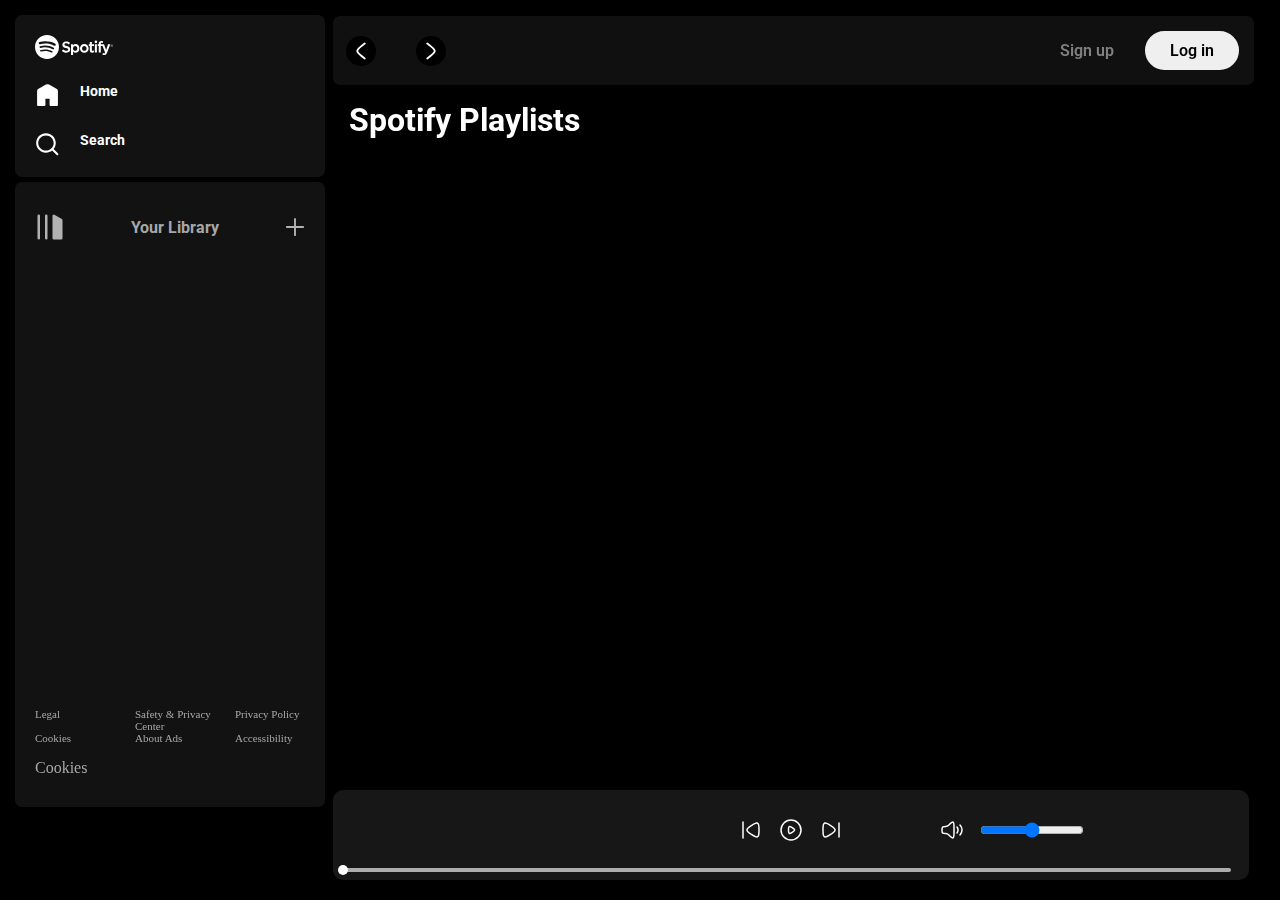
==== commit 863794ac: "Spotify Clone" ====
--- a/index.html
+++ b/index.html
@@ -1,142 +1,134 @@
-<!DOCTYPE html>
 <html lang="en">
+
 <head>
     <meta charset="UTF-8">
     <meta name="viewport" content="width=device-width, initial-scale=1.0">
-    <title>Netflix Bangladesh - Watch TV Shows Online, Watch Movies Online</title>
-    <link rel="stylesheet" href="style.css">
+    <title>Spotify - Web Player: Music for everyone </title>
+    <link rel="stylesheet" href="css/style.css">
+    <link rel="stylesheet" href="css/utility.css">
 </head>
+
 <body>
-    <div class="main">
-        <nav >
-            <span><img src="assets/images/logo.svg"></span>
-            <div>
-                <button class="sign-in-btn">Sign In</button>
+    <div class="container flex bg-black">
+        <div class="left ">
+            <div class="close">
+                <img src="img/close.svg" alt="">
             </div>
-        </nav>
-        <div class="box"></div>
-        <div class="hero">
-            <span>Unlimited movies, TV shows, and more</span>
-            <span>Watch anywhere. Cancel anytime.</span>
-            <span>Ready to watch? Enter your email to create or restart your membership.</span>
-            <div class="inp-btn">
-                <input type="text" placeholder="Email Address">
-                <button class="started-btn">Get Started ></button>
+            <div class="home bg-gray rounded m-1 p-1">
+                <div class="logo"><img class="invert" src="img/logo.svg" alt="Spotify"></div>
+                <ul>
+                    <li><img class="invert" src="img/home.svg" alt="Home">Home</li>
+                    <li><img class="invert" src="img/search.svg" alt="Search">Search</li>
+                </ul>
+            </div>
+            <div class="library bg-gray rounded m-1 p-1">
+                <div class="heading">
+                    <img class="invert-2 heading-img-1" src="img/playlist.svg" alt="Playlist">
+                    <h2>Your Library</h2>
+                    <img class="invert-2 heading-img-2" src="img/create_playlist.svg" alt="Create Playlist">
+                </div>
+                <div class="songlist">
+                    <ul>
+
+                    </ul>
+                </div>
+                <div class="footer">
+                    <div class="without-cookies">
+                        <div>
+                            <a href="https://www.spotify.com/bd-en/legal/">
+                                <span>Legal</span>
+                            </a>
+                        </div>
+                        <div>
+                            <a href="https://www.spotify.com/bd-en/safetyandprivacy/">
+                                <span>Safety &amp; Privacy Center</span>
+                            </a>
+                        </div>
+                        <div>
+                            <a href="https://www.spotify.com/bd-en/legal/privacy-policy/">
+                                <span>Privacy Policy</span>
+                            </a>
+                        </div>
+                        <div>
+                            <a href="https://www.spotify.com/bd-en/legal/cookies-policy/">
+                                <span>Cookies</span>
+                            </a>
+                        </div>
+                        <div>
+                            <a href="https://www.spotify.com/bd-en/legal/privacy-policy/#s3">
+                                <span>About Ads</span>
+                            </a>
+                        </div>
+                        <div>
+                            <a href="https://www.spotify.com/bd-en/accessibility/">
+                                <span>Accessibility</span>
+                            </a>
+                        </div>
+                    </div>
+                    <div class="cookies">
+                        <a href="https://www.spotify.com/legal/cookies-policy/" target="_blank" rel="noopener">
+                            <span>Cookies</span>
+                        </a>
+                    </div>
+                </div>
             </div>
         </div>
-        <div class="seperation"></div>
-    </div>
-    <section class="first">
-        <div class="text-in-first">
-            <div>Enjoy on your TV</div>
-            <div>Watch on Smart TVs, Playstation, Xbox, Chromecast, Apple TV, Blu-ray players, and more.</div>
-        </div>
-        <div class="img-vid">
-            <img src="assets/images/tv.png" alt="">
-            <video src="assets/videos/tv-play.m4v" autoplay muted loop  ></video>
-        </div>
-        
-    </section>
-    <div class="seperation"></div>
-    <section class="second">
-        <div class="img-phn">
-            <img src="assets/images/mobile.jpg" alt="">
-            <div class="box-sec">
-                <img src="assets/images/boxshot.png" alt="">
-                <span class="f-span">
-                    <div class="f-text">Stranger Things</div>
-                    <div class="s-text">Downloading...</div>
-                </span>
-                <img class="oip" src="assets/images/OIP.jfif" alt="">
+        <div class="right rounded ">
+            <div class="header">
+                <div class="nav">
+                    <div class="hamburger">
+                        <img src="img/hamburger.svg" alt="">
+                    </div>
+                    <svg xmlns="http://www.w3.org/2000/svg" viewBox="0 0 24 24" width="24" height="24" color="#fff"
+                        fill="none">
+                        <path d="M15 6C15 6 9.00001 10.4189 9 12C8.99999 13.5812 15 18 15 18" stroke="currentColor"
+                            stroke-width="1.5" stroke-linecap="round" stroke-linejoin="round" />
+                    </svg>
+                    <svg xmlns="http://www.w3.org/2000/svg" viewBox="0 0 24 24" width="24" height="24" color="#fff"
+                        fill="none">
+                        <path d="M9.00005 6C9.00005 6 15 10.4189 15 12C15 13.5812 9 18 9 18" stroke="currentColor"
+                            stroke-width="1.5" stroke-linecap="round" stroke-linejoin="round" />
+                    </svg>
+                </div>
+                <div class="buttons">
+                    <button class="sign-in">Sign up</button>
+                    <button class="log-in">Log in</button>
+                </div>
+            </div>
+            <div class="spotify-playlist">
+                <h1>Spotify Playlists</h1>
+                <div class="card-container">
+                    
+                    
+
+                </div>
+            </div>
+            <div class="playbar">
+                <div class="seekbar">
+                    <div class="circle"></div>
+                </div>
+                <div class="abovebar">
+                    <div class="songinfo">
+
+                    </div>
+                    <div class="songbuttons">
+                        <img id="previous_of_bar" src="img/previous.svg" alt="PreviousButton">
+                        <img id="play_of_bar" src="img/play.svg" alt="PlayButton">
+                        <img id="next_of_bar" src="img/next.svg" alt="NextButton">
+                    </div>
+                    <div class="song-time-volume">
+                        <div class="volume">
+                            <img id="vol" src="img/volume.svg" alt="">
+                            <div class="range"><input type="range" name="volume" id=""></div>
+                        </div>
+                        <div class="songtime"></div>
+                    </div>
+                </div>
+
             </div>
         </div>
-        <div class="text-in-second">
-            <div>Download your shows to watch offline</div>
-            <div>Save your favorites easily and always have something to watch.</div>
-        </div>
-    </section>
-    <div class="seperation"></div>
+    </div>
+    <script src="js/script.js"></script>
+</body>
 
-    <section class="third">
-        <div class="text-in-third">
-            <div>Watch everywhere</div>
-            <div>Stream unlimited movies and TV shows on your phone, tablet, laptop, and TV.</div>
-        </div>
-        <div class="img-watch">
-            <img src="assets/images/Watch.jfif" width="520" height="380">
-        </div>
-        
-    </section>
-    <div class="seperation"></div>
-
-    <section class="forth">
-        <div class="img-cartoon">
-            <img src="assets/images/cartoon.png" alt="">
-        </div>
-        <div class="text-in-forth">
-            <div>Create profiles for kids</div>
-            <div>Send kids on adventures with their favorite characters in a space made just for them—free with your membership.</div>
-        </div>
-    </section>
-
-    <div class="seperation"></div>
-
-    <section class="fifth">
-        <h1>Frequently Asked Questions</h1>
-        <div class="box-ques">
-            <span>What is Netflix ?</span><span>+</span>
-        </div>
-        <div class="box-ques">
-            <span>How much does Netflix cost?</span><span>+</span>
-        </div>
-        <div class="box-ques">
-            <span>Where can I watch?</span><span>+</span>
-        </div>
-        <div class="box-ques">
-            <span>Where can I watch?</span><span>+</span>
-        </div>
-        <div class="box-ques">
-            <span>How do I cancel?</span><span >+</spa>
-        </div>
-        <div class="box-ques">
-            <span>What can I watch on Netflix?</span><span>+</span>
-        </div>
-        <div class="box-ques">
-            <span>Is Netflix good for kids?</span><span>+</span>
-        </div>
-        <div class="text-again">Ready to watch? Enter your email to create or restart your membership.</div>
-        <div class="again-input">
-            <input type="text" placeholder="Email Address">
-            <button class="started-btn">Get Started ></button>
-        </div>
-    </section>
-    <div class="seperation"></div>
-
-
-    <footer class="foot">
-        <div class="qn">
-            <a href="#" target="_blank" rel="noopener noreferrer">Questions?Contact Us.</a>
-        </div>
-        <div class="grid">
-            <div><a href="#">FAQ</a></div>
-            <div><a href="#">Help Center</a></div>
-            <div><a href="#">Account</a></div>
-            <div><a href="#">Media Center </a></div>
-            <div><a href="#">Investor Relation</a></div>
-            <div><a href="#">Jobs</a></div>
-            <div><a href="#">Ways to Watch</a></div>
-            <div><a href="#">Terms of Use</a></div>
-            <div><a href="#">Privacy</a></div>
-            <div><a href="#">Cookie Preference</a></div>
-            <div><a href="#">Corporate Information</a></div>
-            <div><a href="#">Contact Us</a></div>
-            <div><a href="#">Speed Test </a></div>
-            <div><a href="#">Legal Notice</a></div>
-            <div><a href="#">Only On NetFlix</a></div>
-        </div>
-        <div class="lang">English ></div>
-        <div class="bg">NetFlix Bangladesh</div>
-    </footer>
-    
-</body>
 </html>--- a/css/style.css
+++ b/css/style.css
@@ -0,0 +1,500 @@
+@import url('https://fonts.googleapis.com/css2?family=Playfair+Display:ital,wght@0,400..900;1,400..900&family=Roboto:ital,wght@0,100;0,300;0,400;0,500;0,700;0,900;1,100;1,300;1,400;1,500;1,700;1,900&display=swap');
+
+* {
+    margin: 0;
+    padding: 0;
+    /* box-sizing: border-box; */
+}
+
+:root {
+    --main-font: "Roboto", sans-serif;
+    --main-font-weight: 700;
+    --main-font-style: normal;
+    --main-color: #121212;
+}
+
+body {
+    background: #000;
+    color: #fff;
+    position: relative;
+    /* height: 100vh; */
+}
+
+.left {
+    width: 25vw;
+    height: 100vh;
+    padding: 10px;
+    position: fixed;
+}
+
+.right {
+    position: fixed;
+    width: 72vw;
+    left: 26vw;
+    height: 93vh;
+    /* background: #fff; */
+}
+
+/* Left Home Section  Starts*/
+
+.home {
+    display: flex;
+    align-items: flex-start;
+    justify-content: center;
+    flex-direction: column;
+    flex-wrap: wrap;
+}
+
+.home ul li {
+    list-style: none;
+    width: 25px;
+    display: flex;
+    gap: 20px;
+    padding-top: 24px;
+    font-family: var(--main-font);
+    font-weight: var(--main-font-weight);
+    font-style: var(--main-font-style);
+    font-size: .9rem;
+}
+.close{
+    position: absolute;
+    right: 30px;
+    top: 33px;
+    width: 30px;
+    height: 30px;
+    display: none;
+    cursor: pointer;
+}
+
+/* Left Home Section  ends*/
+
+/* Left library Section  Starts*/
+
+.library {
+    height: 65vh;
+    position: relative;
+}
+
+/* Left Library heading Section  Starts*/
+
+.heading {
+    display: flex;
+    align-items: center;
+    justify-content: space-between;
+    flex-wrap: wrap;
+    width: 100%;
+    padding-top: 10px;
+}
+
+.heading .heading-img-1 {
+    width: 30px;
+}
+
+.heading .heading-img-2 {
+    width: 20px;
+}
+
+.heading h2 {
+    font-family: var(--main-font);
+    font-weight: 700;
+    font-size: 16px;
+    color: #a7a7a7;
+}
+
+/* Left Library heading Section  ends*/
+
+
+/* Left library songs List section starts */
+.songlist {
+    max-height: 240px;
+    overflow-y: scroll;
+    /* overflow-x: none; */
+    /* padding-top: 10px; */
+    padding-right: 2px;
+}
+
+.songlist::-webkit-scrollbar {
+    height: 15px;
+    width: 10px;
+}
+
+.songlist::-webkit-scrollbar-track {
+    background: #252525;
+}
+
+.songlist::-webkit-scrollbar-thumb {
+    background: #808080;
+    border-radius: 4px;
+
+}
+
+.songlist ul {
+    padding: 0px 2px;
+}
+
+.songlist ul li {
+    width: 250px;
+    height: 40px;
+    list-style-type: decimal;
+    display: flex;
+    padding: 12px 0;
+    cursor: pointer;
+    align-items: center;
+    justify-content: space-between;
+    flex-wrap: no-wrap;
+    border: 1px solid #fff;
+    /* padding: 5px; */
+    margin: 10px 0;
+    border-radius: 5px;
+    font-family: var(--main-font);
+    /* gap: 5px; */
+}
+
+.songlist .info {
+    font-size: 12px;
+    width: 150px;
+}
+
+.playnow {
+    display: flex;
+    align-items: center;
+    justify-content: center;
+    width: 50px;
+}
+
+.playnow span {
+    font-size: 12px;
+    /* width: 64px; */
+}
+
+/* Left library songs List section ends */
+
+
+/* Left Footer Section  Starts*/
+.footer {
+    position: absolute;
+    bottom: 30px;
+}
+
+.footer a {
+    color: #a7a7a7;
+    font-size: 11px;
+    font-weight: 500;
+    font-style: normal;
+    text-decoration: none;
+}
+
+.footer .without-cookies {
+    display: grid;
+    grid-template-columns: 1fr 1fr 1fr;
+    width: 300px;
+    margin-bottom: 15px;
+}
+
+.footer .cookies a span {
+    font-size: 16px;
+}
+
+/* Left Footer Section  ends*/
+
+
+/* Right Section Starts */
+.right {
+    margin: 16px 0;
+    position: relative;
+}
+
+/*Right Header Section Starts */
+.header {
+    display: flex;
+    align-items: center;
+    justify-content: space-between;
+    background: #101010;
+    padding: 13px;
+    border-radius: 7px;
+}
+
+.header .nav {
+    width: 100px;
+    height: 30px;
+    margin-right: 10px;
+    cursor: pointer;
+    display: flex;
+    justify-content: space-between;
+    align-items: center;
+    flex-direction: row;
+}
+.header .nav *{
+    width: 30px;
+    height: 30px;
+    background: #000;
+    border-radius: 100px;
+}
+.header .nav .hamburger {
+    display: none;
+}
+.header .buttons button {
+    padding: 10px 25px;
+    font-family: var(--main-font);
+    font-weight: 600;
+    font-size: 16px;
+    cursor: pointer;
+}
+
+.header .buttons .sign-in {
+    background: transparent;
+    border: none;
+    color: #808080;
+    font-size: 15.5px;
+    transition: .2s ease-in-out;
+}
+
+.header .buttons .sign-in:hover {
+    color: #fff;
+    font-size: 16px;
+}
+
+.header .buttons .log-in {
+    border-radius: 100px;
+    border: 2px solid #101010;
+}
+
+.header .buttons .log-in:hover {
+    font-size: 16px;
+    border: 2px solid #fff;
+}
+
+/*Right Header Section  Ends*/
+
+/* spotify playlist section starts */
+.spotify-playlist {
+    padding: 16px;
+    font-family: var(--main-font);
+}
+
+.spotify-playlist .card-container {
+    display: flex;
+    gap: 10px;
+    /* flex-wrap: wrap; */
+    margin: 20px 0;
+    background: #101010;
+    overflow-y: auto;
+}
+.card-container::-webkit-scrollbar {
+    height: 10px;
+    width: 10px;
+}
+
+.card-container::-webkit-scrollbar-track {
+    background: #252525;
+}
+
+.card-container::-webkit-scrollbar-thumb {
+    background: #323232;
+    border-radius: 4px;
+
+}
+
+.spotify-playlist .card {
+    width: 150px;
+    padding: 10px;
+    border-radius: 5px;
+    background: #252525;
+    position: relative;
+    transition: all 1s;
+}
+.card:hover{
+    background: #000;
+    cursor: pointer;
+}
+.card>* {
+    padding-top: 10px;
+}
+
+.card .play {
+    position: absolute;
+    top: 256px;
+    right: 17px;
+    opacity: 0;
+    transition: all .3s;
+}
+.card:hover .play{
+    opacity: 1;
+    top: 128px;
+}
+
+.spotify-playlist .card img {
+    width: 100%;
+    object-fit: contain;
+}
+
+.playbar {
+    position: fixed;
+    bottom: 20px;
+    background: #171717;
+    padding: 10px;
+    width: 70vw;
+    border-radius: 10px;
+    height: 70px;
+    /* margin:auto; */
+}
+
+.songbuttons {
+    display: flex;
+    justify-content: center;
+    align-items: center;
+    gap: 16px;
+}
+
+.songbuttons img {
+    cursor: pointer;
+}
+
+.seekbar {
+    height: 4px;
+    width: 97%;
+    /* border: 2px solid #adadad; */
+    background: #adadad;
+    position: absolute;
+    bottom: 8px;
+    border-radius: 10px;
+    cursor: pointer;
+}
+
+.circle {
+    position: relative;
+    height: 10px;
+    width: 10px;
+    border-radius: 50%;
+    background: #fff;
+    bottom: 3px;
+    left: -5px;
+    transition: left .8s, right 0s;
+    cursor: pointer;
+}
+
+.abovebar {
+    display: flex;
+    align-items: center;
+    justify-content: space-between;
+    height: 60px;
+}
+
+.abovebar .songinfo {
+    width: 33.33%;
+    text-align: center;
+}
+
+.abovebar .songbuttons {
+    width: 33.33%;
+}
+
+.abovebar .song-time-volume {
+    width: 33.33%;
+    text-align: center;
+    transition: .1s ease;
+    display: flex;
+    justify-content: space-around;
+    align-items: center;
+}
+.song-time-volume .songtime{
+    width: 50%;
+}
+.song-time-volume .volume{
+    width: 50%;
+    display: flex;
+    align-items: center;
+    /* justify-content: center; */
+    gap: 10px;
+    
+}
+.song-time-volume .volume .range input{
+    width: 90%;
+    cursor: pointer;
+}
+.song-time-volume .volume img{
+    cursor: pointer;
+}
+/* spotify playlist section ends */
+
+/*Right Section Ends  */
+
+
+@media only screen and (max-width:1260px) {
+    .left {
+        position: absolute;
+        left: -100%;
+        transition: ease-in-out .5s;
+        z-index: 1;
+        width: 300px;
+        /* height: 70vh; */
+    }
+
+    .right {
+        width: 100vw;
+        position: absolute;
+        height: 100vh;
+        top: 0;
+        left: 0;
+    }
+
+    .playbar{
+        width: 92vw;
+        left: 1.5vw;
+        height: 90px;
+    }
+    .header .nav .hamburger{
+        display: block;
+    }
+    .close{
+        display: inline-block;
+        cursor: pointer;
+    }
+}
+
+@media only screen and (max-width:450px){
+    .abovebar{
+        display: flex;
+        justify-content: center;
+        align-items: center;
+        flex-direction: column;
+        padding-bottom: 10px;
+        gap: 1px;
+        width: 100%;
+    }
+    .card-container{
+        display: flex;
+        justify-content: center;
+        align-items: center;
+        flex-wrap: wrap;
+    }
+    .right{
+        margin: 0;
+    }
+    .songbuttons img{
+        width: 30px;
+        height: 30px;
+    }
+    .song-time-volume{
+        width: 100%;
+        display: flex;
+        justify-content: space-between;
+        align-items: center;
+        /* flex-direction: column; */
+    }
+    .playbar{
+        height: 120px;
+        display: flex;
+        justify-content: center;
+        align-items: center;
+        flex-direction: column;
+    }
+    .song-time-volume .volume .range input{
+        width: 70px;
+    }
+    .abovebar .song-time-volume {
+        width: 80%;
+        transition: 0s ease;
+        
+    }
+}--- a/css/utility.css
+++ b/css/utility.css
@@ -0,0 +1,36 @@
+.border{
+    border: 2px solid red;
+    margin: 3px;
+}
+.flex{
+    display: flex;
+}
+.justify-center{
+    justify-content: center;
+}
+.items-center{
+    align-items: center;
+}
+.bg-gray{
+    background: #121212;
+    color: #fff;
+}
+.bg-black{
+    background: #000;
+    color: #fff;
+}
+.invert{
+    filter: invert(1);
+}
+.invert-2{
+    filter: invert(.7);
+}
+.rounded{
+    border-radius: 7px;
+}
+.m-1{
+    margin: 5px;
+}
+.p-1{
+    padding: 20px;
+}